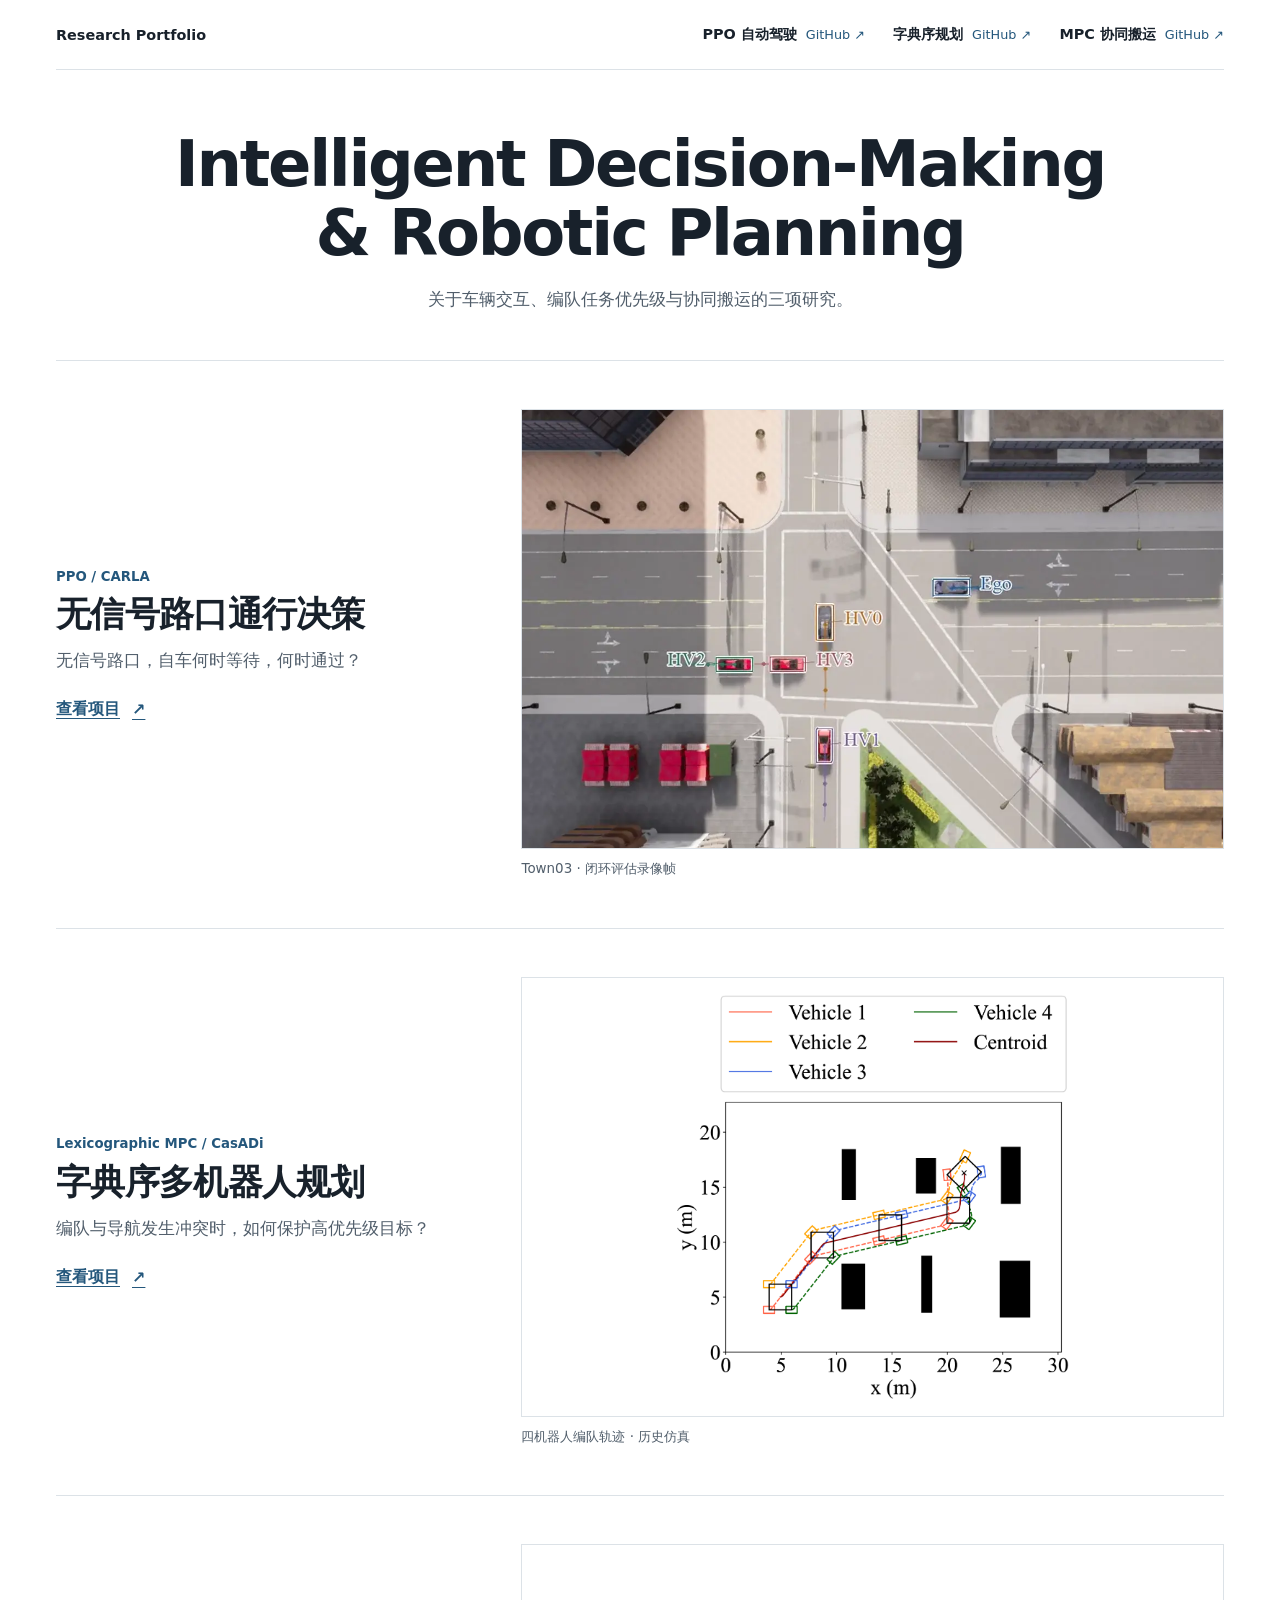
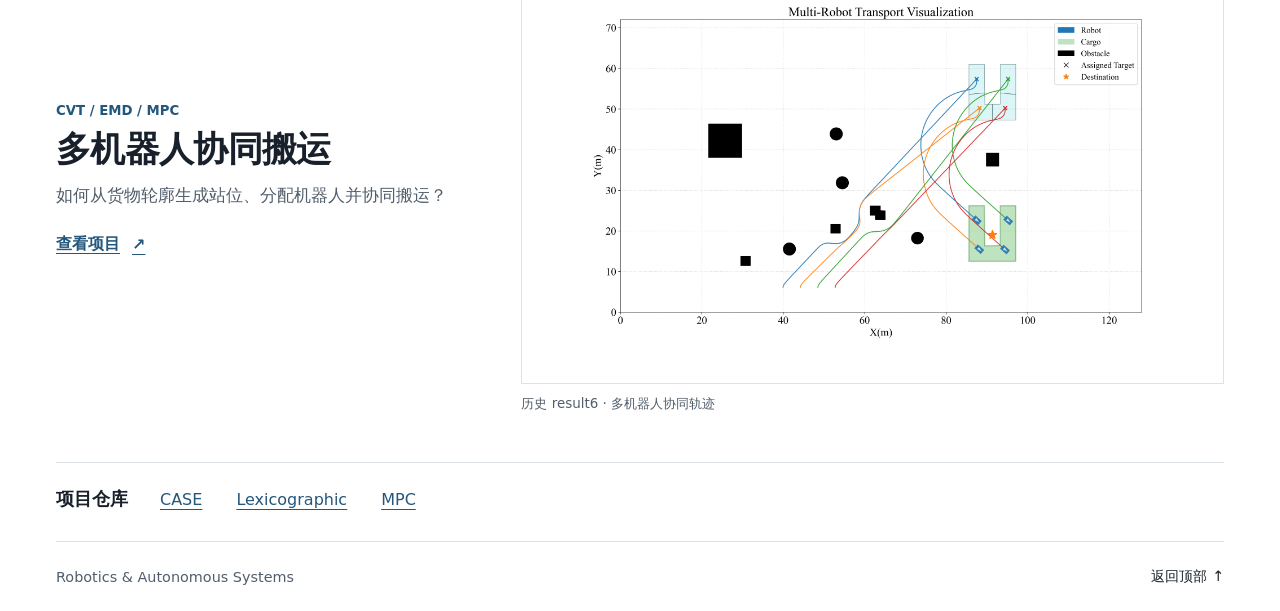
==== index.html @ a06f2780 "Prevent cached scripts from duplicating portfolio images" ====
<!doctype html>
<html lang="zh-CN"><head><meta charset="utf-8"><meta name="viewport" content="width=device-width, initial-scale=1">
<title>Research Portfolio | Robotics & Autonomous Systems</title><link rel="stylesheet" href="style.css?v=2"><script src="site.js?v=2" defer></script></head>
<body><a class="skip" href="#main">跳到正文</a>
<header class="shell mast"><a class="brand" href="index.html">Research Portfolio</a><nav class="project-nav" aria-label="项目与源码"><div><a href="ppo.html">PPO 自动驾驶</a><a href="https://github.com/5bobo/CASE" aria-label="PPO 自动驾驶 GitHub">GitHub ↗</a></div><div><a href="lex.html">字典序规划</a><a href="https://github.com/5bobo/Lexicographic" aria-label="字典序规划 GitHub">GitHub ↗</a></div><div><a href="mpc.html">MPC 协同搬运</a><a href="https://github.com/5bobo/MPC" aria-label="MPC 协同搬运 GitHub">GitHub ↗</a></div></nav></header><main class="shell" id="main"><section class="intro"><h1><span class="intro-line">Intelligent <span>Decision-Making</span></span><span class="intro-line">&amp; Robotic Planning</span></h1>
<p>关于车辆交互、编队任务优先级与协同搬运的三项研究。</p></section>
<section id="research" aria-label="Selected Research"><article class="entry">
<div class="entry-copy"><p class="method">PPO / CARLA</p><h2><a href="ppo.html">无信号路口通行决策</a></h2><p>无信号路口，自车何时等待，何时通过？</p>
<a class="project-link" href="ppo.html" aria-label="查看项目：无信号路口通行决策">查看项目 <span aria-hidden="true">↗</span></a></div>
<figure class="scene-preview"><a href="ppo.html" aria-label="查看项目：无信号路口通行决策"><img width="1280" height="886" src="assets/case/crossing.webp" alt="CARLA 路口中自车与周围车辆的位置" fetchpriority="high"></a><figcaption>Town03 · 闭环评估录像帧</figcaption></figure>
</article><article class="entry">
<div class="entry-copy"><p class="method">Lexicographic MPC / CasADi</p><h2><a href="lex.html">字典序多机器人规划</a></h2><p>编队与导航发生冲突时，如何保护高优先级目标？</p>
<a class="project-link" href="lex.html" aria-label="查看项目：字典序多机器人规划">查看项目 <span aria-hidden="true">↗</span></a></div>
<figure><a href="lex.html" aria-label="查看项目：字典序多机器人规划"><img width="4458" height="4592" src="assets/lex/static-trajectory.png" alt="四机器人编队通过障碍区域的历史轨迹"></a><figcaption>四机器人编队轨迹 · 历史仿真</figcaption></figure>
</article><article class="entry">
<div class="entry-copy"><p class="method">CVT / EMD / MPC</p><h2><a href="mpc.html">多机器人协同搬运</a></h2><p>如何从货物轮廓生成站位、分配机器人并协同搬运？</p>
<a class="project-link" href="mpc.html" aria-label="查看项目：多机器人协同搬运">查看项目 <span aria-hidden="true">↗</span></a></div>
<figure><a href="mpc.html" aria-label="查看项目：多机器人协同搬运"><img width="4800" height="2700" src="assets/mpc/transport-trajectory.png" alt="多机器人接近货物并搬运至目标区的路径"></a><figcaption>历史 result6 · 多机器人协同轨迹</figcaption></figure>
</article></section><section id="about" class="about"><h2>项目仓库</h2>
<nav aria-label="代码仓库"><a href="https://github.com/5bobo/CASE">CASE</a><a href="https://github.com/5bobo/Lexicographic">Lexicographic</a><a href="https://github.com/5bobo/MPC">MPC</a></nav></section></main>
<footer class="shell mast"><span>Robotics &amp; Autonomous Systems</span><a href="#main">返回顶部 ↑</a></footer>
<dialog aria-label="科研图放大查看"><form method="dialog"><button>关闭图像 ×</button></form><img alt=""><p></p></dialog>
</body></html>
---- style.css ----
:root {
  color-scheme: light;
  --paper:#fff;
  --ink:#18212b;
  --secondary:#515e6b;
  --link:#24577c;
  --rule:#dce2e7;
  --field:#f3f6f8;
  font-family:"Instrument Sans","Noto Sans SC","Noto Sans CJK SC",system-ui,sans-serif;
  color:var(--ink);
  background:var(--paper);
}
* {box-sizing:border-box}
body,h1,h2,p,figure {margin:0}
a {color:var(--link);text-underline-offset:.24em}
a:hover {text-decoration-thickness:2px}
:focus-visible {outline:2px solid var(--link);outline-offset:4px}
[id] {scroll-margin-top:24px}
.shell {width:min(1200px,calc(100% - 112px));margin-inline:auto}
.mast {min-height:70px;display:flex;align-items:center;justify-content:space-between;gap:14px;border-bottom:1px solid var(--rule);font-size:.9rem}
.mast a {color:var(--ink);text-decoration:none}
.mast a:hover {text-decoration:underline}
.brand {font-weight:700}
nav {display:flex;flex-wrap:wrap;gap:clamp(12px,3vw,34px)}
p {font-size:1.0625rem;line-height:1.78;color:var(--secondary)}
h1,h2 {font-weight:650;line-height:1.08;letter-spacing:-.039em;text-wrap:balance}
.intro {
  padding:clamp(32px,5vw,60px) 0 clamp(28px,4vw,46px);
  text-align:center;
}
.intro h1 {
  font-size:clamp(2.15rem,5vw,4.25rem);
  letter-spacing:-.036em;
}
.intro-line {display:block}
.intro-line > span {white-space:nowrap}
.intro p {margin:16px auto 0;max-width:34rem;text-wrap:balance}
.entry {
  display:grid;
  grid-template-columns:minmax(0,4fr) minmax(0,7fr);
  align-items:center;
  gap:clamp(25px,5vw,72px);
  padding:clamp(26px,4vw,48px) 0;
  border-top:1px solid var(--rule);
}
.entry h2 {font-size:clamp(1.5rem,2.7vw,2.25rem);margin:8px 0 12px;letter-spacing:-.02em;text-wrap:initial}
.entry h2 a {color:inherit;text-decoration:none}
.entry h2 a:hover {color:var(--link)}
.method {font-size:.83rem;font-weight:650;color:var(--link)}
.project-link {display:inline-flex;gap:12px;margin-top:19px;min-height:30px;align-items:center;font-weight:650}
img,video {display:block;width:100%;height:auto}
.entry figure a {display:block;border:1px solid var(--rule)}
.entry figure img {aspect-ratio:16/10;object-fit:contain;padding:12px}
.entry .scene-preview img {object-fit:cover;padding:0}
figcaption {margin-top:9px;color:var(--secondary);font-size:.84rem;line-height:1.6}
.about {display:flex;flex-wrap:wrap;align-items:baseline;gap:16px 32px;border-top:1px solid var(--rule);padding:26px 0 32px}
.about h2 {font-size:1.125rem;letter-spacing:0}
footer.mast {border-bottom:0;border-top:1px solid var(--rule);color:var(--secondary)}
.back,.skip {font-size:.9rem}
.back {display:inline-block;margin:30px 0}
.skip {position:absolute;top:-200px;left:12px;background:white;padding:10px}
.skip:focus {top:8px}
.study {padding-bottom:48px}
.study header {max-width:59rem;margin-bottom:26px}
.study h1 {font-size:clamp(2.4rem,5.6vw,4.9rem);text-wrap:initial;margin:8px 0 18px}
.study header p:not(.method) {max-width:43rem}
.study header a {display:inline-block;margin-top:12px}
.chapter,.related {padding:14px 0;border-block:1px solid var(--rule);font-weight:650}
.study > h2,.study > p {width:min(100%,700px);margin-inline:auto}
.study > h2 {font-size:clamp(1.55rem,2.8vw,2.25rem);margin-top:52px;margin-bottom:12px}
.study > figure,.pair {width:min(100%,1060px);margin:22px auto 0}
.study figure + p,.study .pair + p {margin-top:20px}
.study figure a {display:block;border:1px solid var(--rule)}
.study figure img {object-fit:contain;max-height:570px}
.pair {display:grid;grid-template-columns:repeat(2,minmax(0,1fr));gap:22px}
.pair figure img {aspect-ratio:1.65}
video {aspect-ratio:16/9;object-fit:contain;background:#1e242a}
.related {border-bottom:0;margin-bottom:30px}
dialog {width:min(1120px,calc(100% - 24px));max-height:94dvh;padding:16px;border:1px solid var(--rule)}
dialog::backdrop {background:#16202bdb}
dialog form {display:flex;justify-content:end;margin-bottom:10px}
dialog button {font:inherit;padding:8px 14px;background:var(--paper);color:var(--ink);border:1px solid var(--rule);cursor:pointer}
dialog img {object-fit:contain;max-height:74dvh}
dialog p {font-size:.9rem;margin-top:8px}
@media(max-width:900px) {.shell{width:calc(100% - 64px)}.entry{gap:26px}}
@media(max-width:650px) {
  .shell{width:calc(100% - 36px)}
  .mast{min-height:59px;font-size:.81rem}
  .intro h1{font-size:clamp(1.75rem,7.6vw,2.75rem);line-height:1.12}
  .intro p{margin-top:15px}
  .entry,.pair{grid-template-columns:1fr;gap:16px}
  .entry{padding:24px 0}
  .entry h2{margin:5px 0 8px}
  .project-link{margin-top:8px}
  .study h1{font-size:clamp(2rem,8.3vw,2.9rem)}
  .study > h2{margin-top:36px}
  footer.mast{flex-wrap:wrap;padding:13px 0}
}

.project-nav {gap:8px clamp(16px,2.2vw,32px)}
.project-nav div {display:flex;flex-wrap:wrap;align-items:baseline;gap:4px 9px}
.project-nav div a:first-child {font-weight:650}
.project-nav div a:last-child {color:var(--link);font-size:.8rem}
.notes {width:min(100%,700px);margin:12px auto 20px;padding-inline-start:1.3em;color:var(--secondary);font-size:1.02rem;line-height:1.7}
.notes li + li {margin-top:.35em}
.study .pair figure img {aspect-ratio:auto;max-height:480px}
.study > figure + .pair {margin-top:24px}
@media(max-width:820px) {
  header.mast {display:grid;justify-content:start;padding:13px 0}
}

/* Align project narration and evidence on one reading edge. */
.study {max-width:1060px;margin-inline:auto}
.study h1 {font-size:clamp(2rem,4.8vw,4rem);letter-spacing:-.025em}
.study > h2,.study > p,.study .notes {margin-inline:0}
.study > h2 {margin-top:42px}
.study header {margin-bottom:20px}
.study .pair {align-items:start}
.talk-track {display:grid;grid-template-columns:repeat(3,minmax(0,1fr));gap:24px;margin:0 0 24px;padding:18px 0;border-top:1px solid var(--rule)}
.talk-track dt {font-size:.85rem;color:var(--link);font-weight:700;margin-bottom:5px}
.talk-track dd {margin:0;color:var(--secondary);line-height:1.6}
.study .replay {max-width:820px;margin-left:0}
.replay video {aspect-ratio:auto;max-height:65vh}
.study .ablation {max-width:760px;margin-left:0}
.ablation-legend,.bar-chart {list-style:none;padding:0}
.ablation-legend {display:flex;gap:16px;font-size:.85rem}
.ablation-legend li::before {content:"";display:inline-block;width:10px;height:10px;margin-right:5px;background:#285e82}
.ablation-legend li:nth-child(2)::before,.bar-track i:nth-child(2) {background:#b95a3d}
.ablation-legend li:nth-child(3)::before,.bar-track i:nth-child(3) {background:#858f9a}
.bar-chart li {display:grid;grid-template-columns:8rem minmax(0,1fr) 3.1rem;gap:12px;align-items:center;padding:8px 0;border-bottom:1px solid var(--rule);font-size:.88rem}
.bar-chart strong {text-align:right;font-variant-numeric:tabular-nums}
.bar-track {display:flex;height:14px}
.bar-track i {background:#285e82}
.visually-hidden {position:absolute;width:1px;height:1px;overflow:hidden;clip-path:inset(50%)}
.study .experiment-note {font-size:.88rem}
@media(max-width:650px) {
  .talk-track {grid-template-columns:1fr;gap:12px}
  .study > h2 {margin-top:32px}
  .bar-chart li {grid-template-columns:6.2rem minmax(0,1fr) 2.6rem;gap:8px;font-size:.8rem}
}
.back,.related {width:min(100%,1060px);margin-inline:auto}
.back {display:block}

/* Match image boxes and caption baselines within each group. */
.study .pair figure[data-zoom-image] > a,
.stage-sequence figure > a {
  position:relative;
  aspect-ratio:4/3;
}
.study .pair figure[data-zoom-image] img,
.stage-sequence figure img {
  position:absolute;
  inset:0;
  width:100%;
  height:100%;
  max-height:none;
  object-fit:contain;
  padding:clamp(5px,1vw,12px);
}
#mpc .pair figure[data-zoom-image] > a {aspect-ratio:16/10}
.study > h3 {
  margin:26px 0 6px;
  font-size:clamp(1.15rem,2vw,1.4rem);
  line-height:1.3;
}
.study .sequence-note {font-size:.94rem}
.stage-sequence {
  display:grid;
  grid-template-columns:repeat(3,minmax(0,1fr));
  gap:16px;
  margin:14px 0 0;
  padding:0;
  list-style:none;
}
.stage-sequence figure > a {aspect-ratio:1}
@media(max-width:650px) {
  .stage-sequence {grid-template-columns:1fr}
}
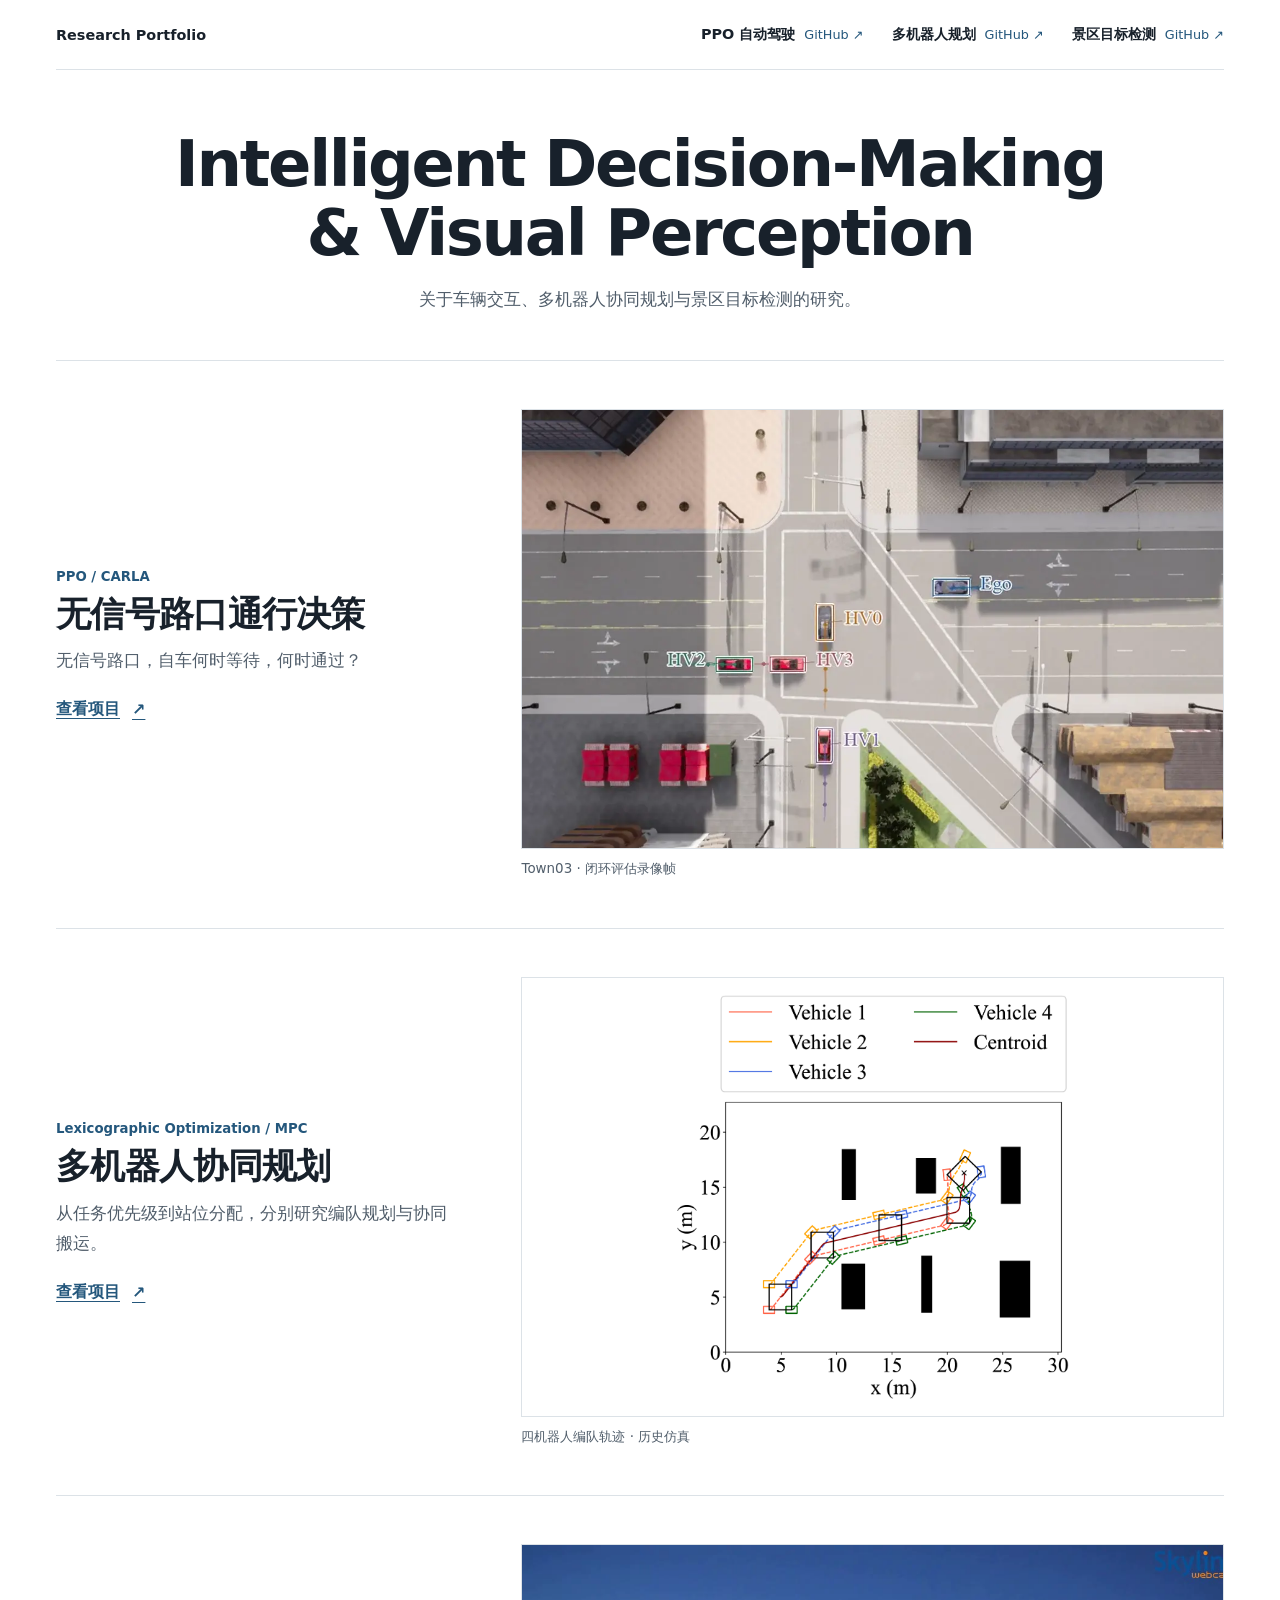
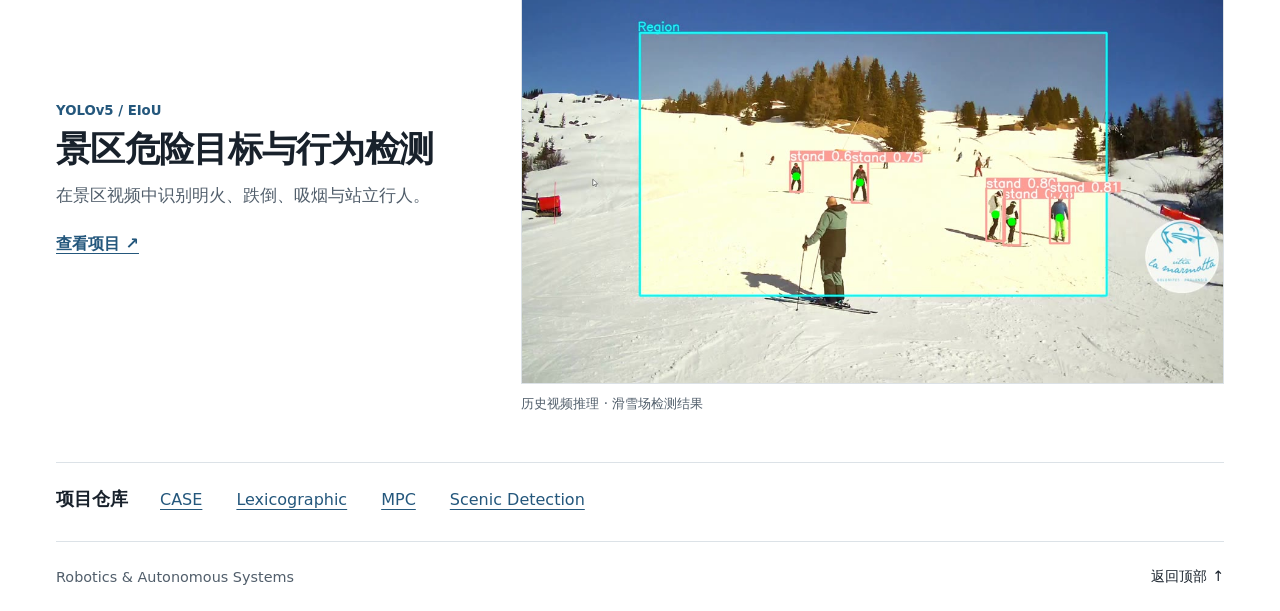
==== commit 29582928: "Group multi-robot research and add scenic object detection project" ====
--- a/index.html
+++ b/index.html
@@ -1,23 +1,22 @@
 <!doctype html>
 <html lang="zh-CN"><head><meta charset="utf-8"><meta name="viewport" content="width=device-width, initial-scale=1">
-<title>Research Portfolio | Robotics & Autonomous Systems</title><link rel="stylesheet" href="style.css?v=2"><script src="site.js?v=2" defer></script></head>
+<title>Research Portfolio | Robotics & Autonomous Systems</title><link rel="stylesheet" href="style.css?v=3"><script src="site.js?v=3" defer></script></head>
 <body><a class="skip" href="#main">跳到正文</a>
-<header class="shell mast"><a class="brand" href="index.html">Research Portfolio</a><nav class="project-nav" aria-label="项目与源码"><div><a href="ppo.html">PPO 自动驾驶</a><a href="https://github.com/5bobo/CASE" aria-label="PPO 自动驾驶 GitHub">GitHub ↗</a></div><div><a href="lex.html">字典序规划</a><a href="https://github.com/5bobo/Lexicographic" aria-label="字典序规划 GitHub">GitHub ↗</a></div><div><a href="mpc.html">MPC 协同搬运</a><a href="https://github.com/5bobo/MPC" aria-label="MPC 协同搬运 GitHub">GitHub ↗</a></div></nav></header><main class="shell" id="main"><section class="intro"><h1><span class="intro-line">Intelligent <span>Decision-Making</span></span><span class="intro-line">&amp; Robotic Planning</span></h1>
-<p>关于车辆交互、编队任务优先级与协同搬运的三项研究。</p></section>
+<header class="shell mast"><a class="brand" href="index.html">Research Portfolio</a><nav class="project-nav" aria-label="项目与源码">
+<div><a href="ppo.html">PPO 自动驾驶</a><a href="https://github.com/5bobo/CASE">GitHub ↗</a></div>
+<div><a href="robotics.html">多机器人规划</a><a href="robotics.html#repositories">GitHub ↗</a></div>
+<div><a href="detection.html">景区目标检测</a><a href="https://github.com/5bobo/Scenic-danger-zone-recognition">GitHub ↗</a></div></nav></header><main class="shell" id="main"><section class="intro"><h1><span class="intro-line">Intelligent <span>Decision-Making</span></span><span class="intro-line">&amp; Visual Perception</span></h1>
+<p>关于车辆交互、多机器人协同规划与景区目标检测的研究。</p></section>
 <section id="research" aria-label="Selected Research"><article class="entry">
 <div class="entry-copy"><p class="method">PPO / CARLA</p><h2><a href="ppo.html">无信号路口通行决策</a></h2><p>无信号路口，自车何时等待，何时通过？</p>
 <a class="project-link" href="ppo.html" aria-label="查看项目：无信号路口通行决策">查看项目 <span aria-hidden="true">↗</span></a></div>
 <figure class="scene-preview"><a href="ppo.html" aria-label="查看项目：无信号路口通行决策"><img width="1280" height="886" src="assets/case/crossing.webp" alt="CARLA 路口中自车与周围车辆的位置" fetchpriority="high"></a><figcaption>Town03 · 闭环评估录像帧</figcaption></figure>
 </article><article class="entry">
-<div class="entry-copy"><p class="method">Lexicographic MPC / CasADi</p><h2><a href="lex.html">字典序多机器人规划</a></h2><p>编队与导航发生冲突时，如何保护高优先级目标？</p>
-<a class="project-link" href="lex.html" aria-label="查看项目：字典序多机器人规划">查看项目 <span aria-hidden="true">↗</span></a></div>
-<figure><a href="lex.html" aria-label="查看项目：字典序多机器人规划"><img width="4458" height="4592" src="assets/lex/static-trajectory.png" alt="四机器人编队通过障碍区域的历史轨迹"></a><figcaption>四机器人编队轨迹 · 历史仿真</figcaption></figure>
-</article><article class="entry">
-<div class="entry-copy"><p class="method">CVT / EMD / MPC</p><h2><a href="mpc.html">多机器人协同搬运</a></h2><p>如何从货物轮廓生成站位、分配机器人并协同搬运？</p>
-<a class="project-link" href="mpc.html" aria-label="查看项目：多机器人协同搬运">查看项目 <span aria-hidden="true">↗</span></a></div>
-<figure><a href="mpc.html" aria-label="查看项目：多机器人协同搬运"><img width="4800" height="2700" src="assets/mpc/transport-trajectory.png" alt="多机器人接近货物并搬运至目标区的路径"></a><figcaption>历史 result6 · 多机器人协同轨迹</figcaption></figure>
-</article></section><section id="about" class="about"><h2>项目仓库</h2>
-<nav aria-label="代码仓库"><a href="https://github.com/5bobo/CASE">CASE</a><a href="https://github.com/5bobo/Lexicographic">Lexicographic</a><a href="https://github.com/5bobo/MPC">MPC</a></nav></section></main>
+<div class="entry-copy"><p class="method">Lexicographic Optimization / MPC</p><h2><a href="robotics.html">多机器人协同规划</a></h2><p>从任务优先级到站位分配，分别研究编队规划与协同搬运。</p>
+<a class="project-link" href="robotics.html" aria-label="查看项目：多机器人协同规划">查看项目 <span aria-hidden="true">↗</span></a></div>
+<figure><a href="robotics.html" aria-label="查看项目：多机器人协同规划"><img width="4458" height="4592" src="assets/lex/static-trajectory.png" alt="四机器人编队通过障碍区域的历史轨迹"></a><figcaption>四机器人编队轨迹 · 历史仿真</figcaption></figure>
+</article><article class="entry"><div class="entry-copy"><p class="method">YOLOv5 / EIoU</p><h2><a href="detection.html">景区危险目标与行为检测</a></h2><p>在景区视频中识别明火、跌倒、吸烟与站立行人。</p><a class="project-link" href="detection.html">查看项目 ↗</a></div><figure class="scene-preview"><a href="detection.html"><img src="assets/detection/skyline.jpg" width="1280" height="720" alt="滑雪场画面中的行人检测框和危险区域"></a><figcaption>历史视频推理 · 滑雪场检测结果</figcaption></figure></article></section><section id="about" class="about"><h2>项目仓库</h2>
+<nav aria-label="代码仓库"><a href="https://github.com/5bobo/CASE">CASE</a><a href="https://github.com/5bobo/Lexicographic">Lexicographic</a><a href="https://github.com/5bobo/MPC">MPC</a><a href="https://github.com/5bobo/Scenic-danger-zone-recognition">Scenic Detection</a></nav></section></main>
 <footer class="shell mast"><span>Robotics &amp; Autonomous Systems</span><a href="#main">返回顶部 ↑</a></footer>
 <dialog aria-label="科研图放大查看"><form method="dialog"><button>关闭图像 ×</button></form><img alt=""><p></p></dialog>
 </body></html>
--- a/style.css
+++ b/style.css
@@ -176,3 +176,19 @@
 @media(max-width:650px) {
   .stage-sequence {grid-template-columns:1fr}
 }
+
+.collection-intro {max-width:1060px;margin:0 auto 42px}
+.collection-intro h1 {font-size:clamp(2rem,4.8vw,4rem);letter-spacing:-.025em;margin-bottom:18px}
+.collection-intro .chapter {margin-top:24px}
+.collection-intro ~ .study {padding-top:28px;border-top:1px solid var(--rule)}
+.work-title {font-size:clamp(1.8rem,3.8vw,3rem);margin:10px 0 18px}
+.study > h3 {font-size:clamp(1.5rem,2.8vw,2rem);margin-top:36px}
+.table-scroll {overflow-x:auto;margin-top:20px}
+table {width:100%;border-collapse:collapse;text-align:left;font-size:.95rem}
+caption {text-align:left;margin-bottom:10px;color:var(--secondary)}
+th,td {padding:12px;border-bottom:1px solid var(--rule)}
+thead {background:var(--field)}
+td {font-variant-numeric:tabular-nums}
+#detection .pair:has(video) > figure {display:flex;flex-direction:column}
+#detection .pair:has(video) video {aspect-ratio:16/9}
+#detection .pair:has(video) figure[data-zoom-image] > a {aspect-ratio:16/9}
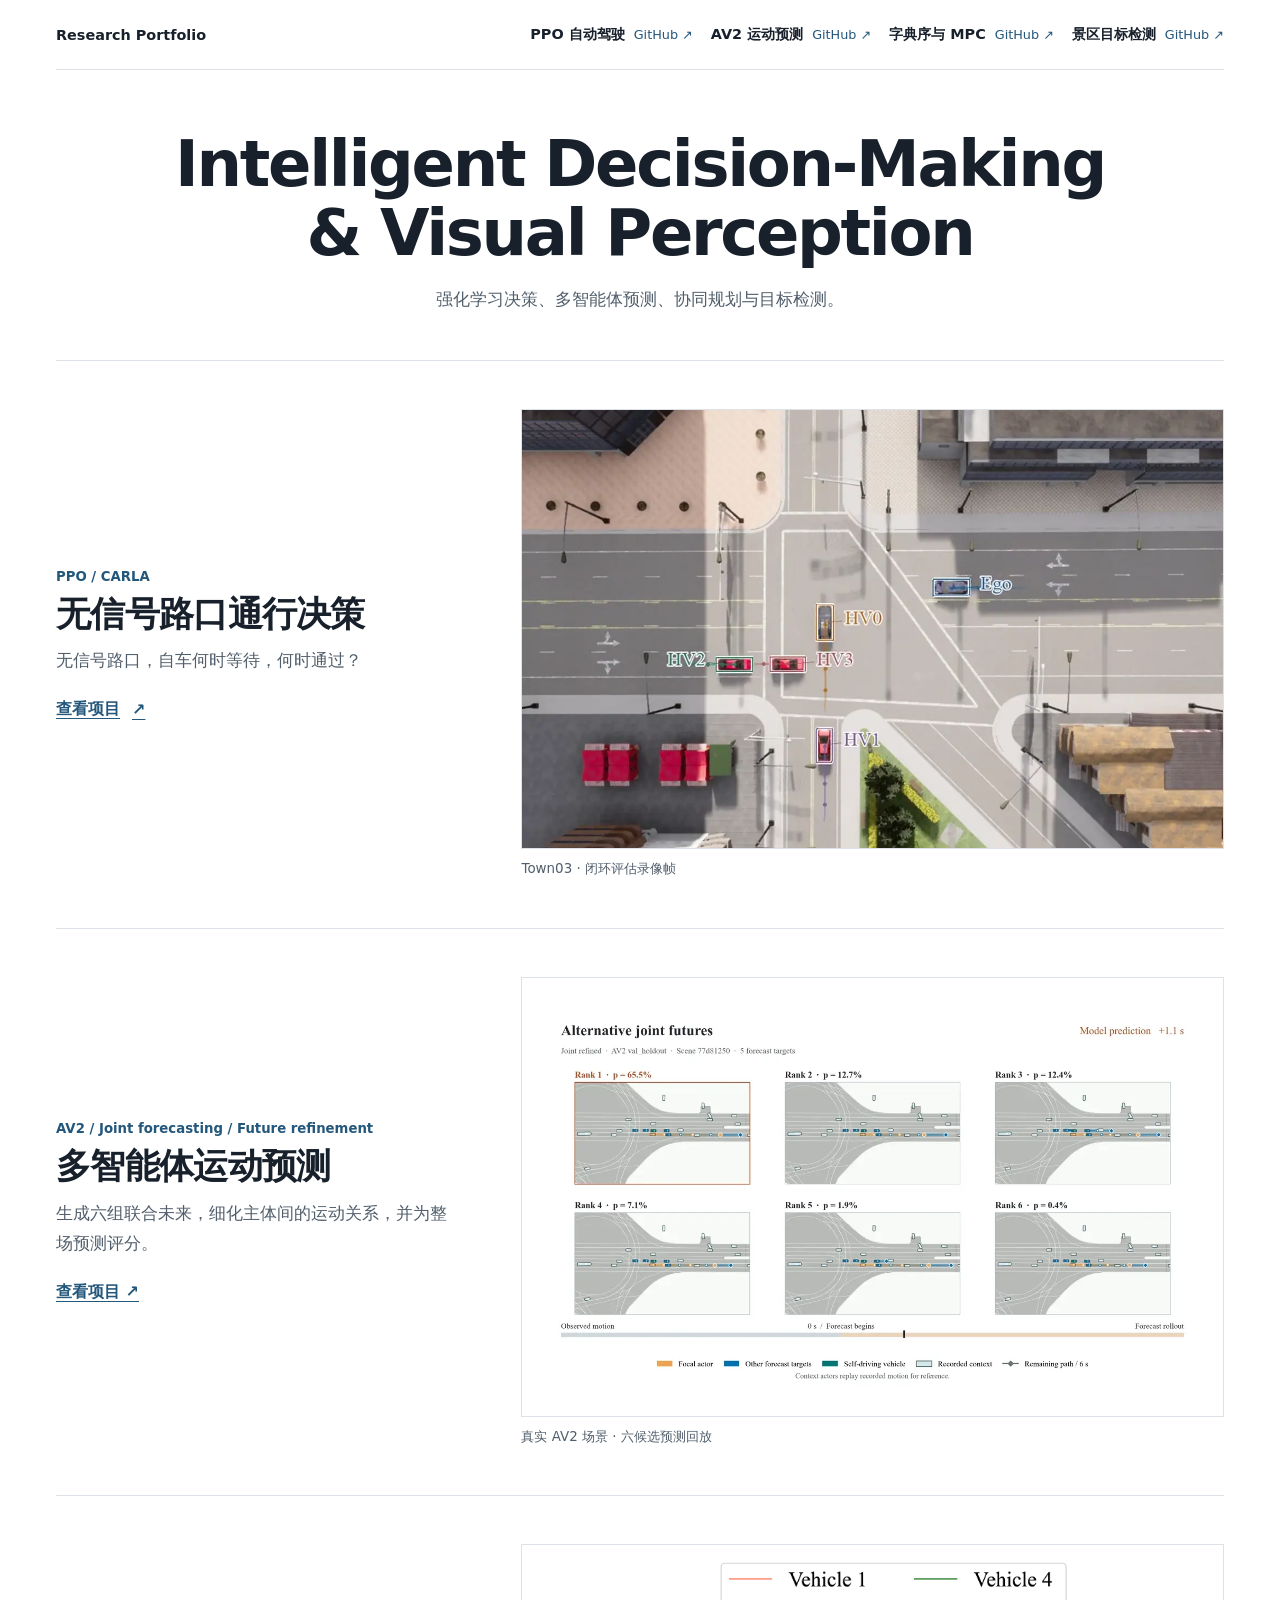
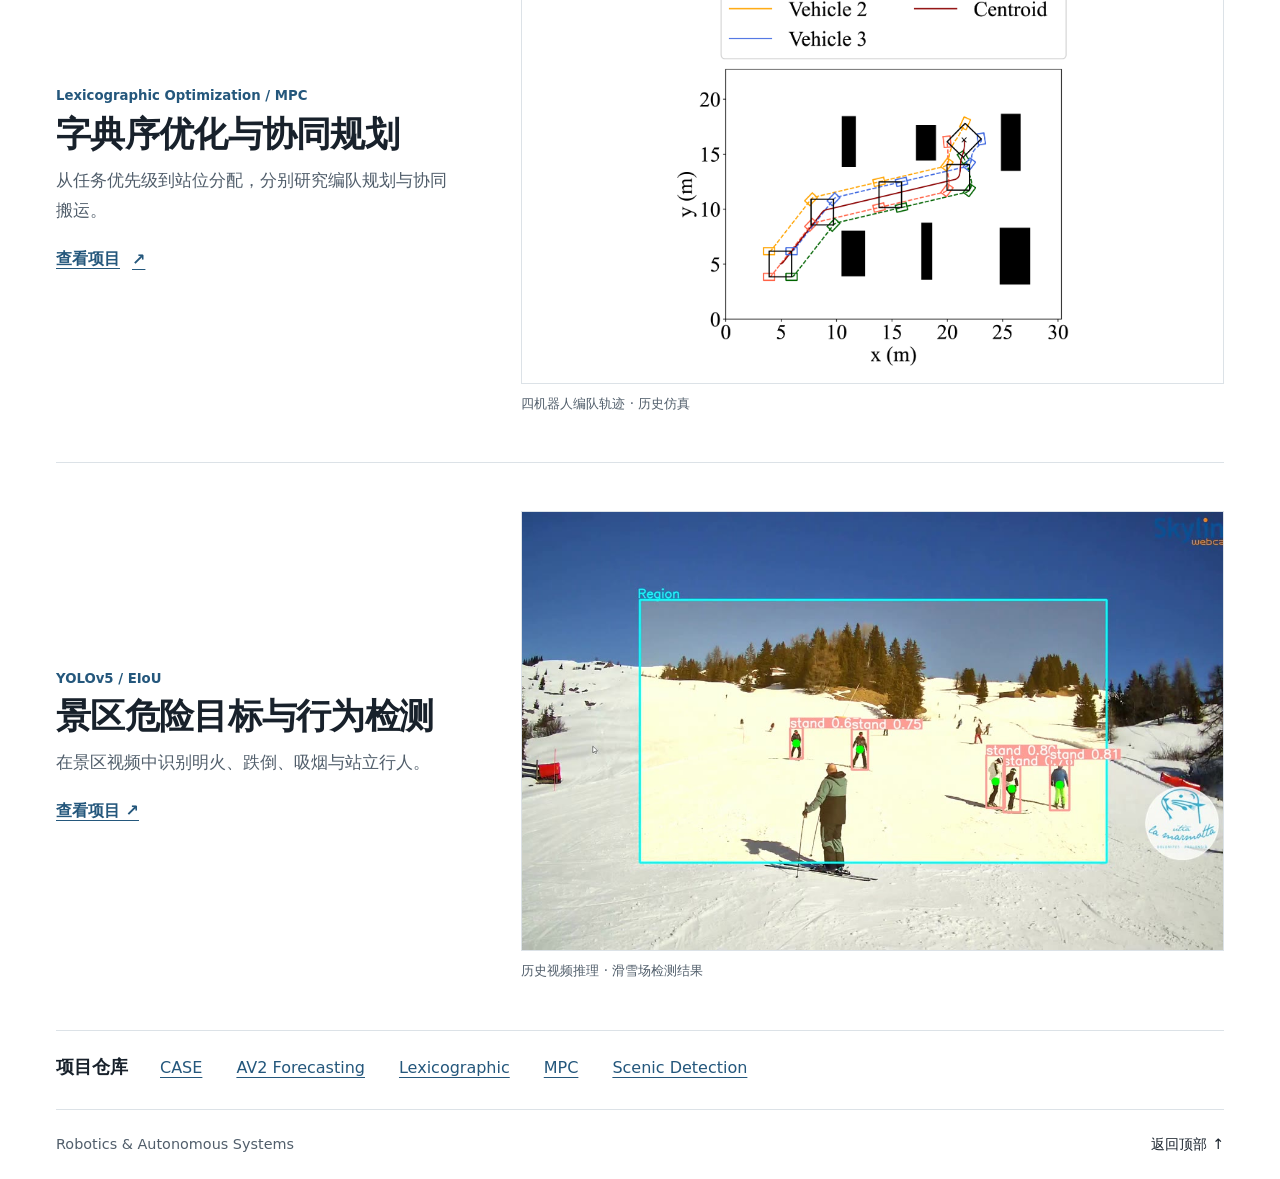
==== commit b36cdd46: "Publish AV2 forecasting showcase and consistent responsive typography" ====
--- a/index.html
+++ b/index.html
@@ -1,22 +1,23 @@
 <!doctype html>
 <html lang="zh-CN"><head><meta charset="utf-8"><meta name="viewport" content="width=device-width, initial-scale=1">
-<title>Research Portfolio | Robotics & Autonomous Systems</title><link rel="stylesheet" href="style.css?v=3"><script src="site.js?v=3" defer></script></head>
+<title>Research Portfolio | Robotics & Autonomous Systems</title><link rel="stylesheet" href="style.css?v=5"><script src="site.js?v=5" defer></script></head>
 <body><a class="skip" href="#main">跳到正文</a>
 <header class="shell mast"><a class="brand" href="index.html">Research Portfolio</a><nav class="project-nav" aria-label="项目与源码">
 <div><a href="ppo.html">PPO 自动驾驶</a><a href="https://github.com/5bobo/CASE">GitHub ↗</a></div>
-<div><a href="robotics.html">多机器人规划</a><a href="robotics.html#repositories">GitHub ↗</a></div>
+<div><a href="av2.html">AV2 运动预测</a><a href="https://github.com/5bobo/World-Model-AV2">GitHub ↗</a></div>
+<div><a href="robotics.html">字典序与 MPC</a><a href="robotics.html#repositories">GitHub ↗</a></div>
 <div><a href="detection.html">景区目标检测</a><a href="https://github.com/5bobo/Scenic-danger-zone-recognition">GitHub ↗</a></div></nav></header><main class="shell" id="main"><section class="intro"><h1><span class="intro-line">Intelligent <span>Decision-Making</span></span><span class="intro-line">&amp; Visual Perception</span></h1>
-<p>关于车辆交互、多机器人协同规划与景区目标检测的研究。</p></section>
+<p>强化学习决策、多智能体预测、协同规划与目标检测。</p></section>
 <section id="research" aria-label="Selected Research"><article class="entry">
 <div class="entry-copy"><p class="method">PPO / CARLA</p><h2><a href="ppo.html">无信号路口通行决策</a></h2><p>无信号路口，自车何时等待，何时通过？</p>
 <a class="project-link" href="ppo.html" aria-label="查看项目：无信号路口通行决策">查看项目 <span aria-hidden="true">↗</span></a></div>
 <figure class="scene-preview"><a href="ppo.html" aria-label="查看项目：无信号路口通行决策"><img width="1280" height="886" src="assets/case/crossing.webp" alt="CARLA 路口中自车与周围车辆的位置" fetchpriority="high"></a><figcaption>Town03 · 闭环评估录像帧</figcaption></figure>
-</article><article class="entry">
-<div class="entry-copy"><p class="method">Lexicographic Optimization / MPC</p><h2><a href="robotics.html">多机器人协同规划</a></h2><p>从任务优先级到站位分配，分别研究编队规划与协同搬运。</p>
+</article><article class="entry"><div class="entry-copy"><p class="method">AV2 / Joint forecasting / Future refinement</p><h2><a href="av2.html">多智能体运动预测</a></h2><p>生成六组联合未来，细化主体间的运动关系，并为整场预测评分。</p><a class="project-link" href="av2.html">查看项目 ↗</a></div><figure><a href="av2.html"><img width="1280" height="720" src="assets/av2/six-futures.webp" alt="AV2 同一路口的六组联合未来及概率"></a><figcaption>真实 AV2 场景 · 六候选预测回放</figcaption></figure></article><article class="entry">
+<div class="entry-copy"><p class="method">Lexicographic Optimization / MPC</p><h2><a href="robotics.html">字典序优化与协同规划</a></h2><p>从任务优先级到站位分配，分别研究编队规划与协同搬运。</p>
 <a class="project-link" href="robotics.html" aria-label="查看项目：多机器人协同规划">查看项目 <span aria-hidden="true">↗</span></a></div>
 <figure><a href="robotics.html" aria-label="查看项目：多机器人协同规划"><img width="4458" height="4592" src="assets/lex/static-trajectory.png" alt="四机器人编队通过障碍区域的历史轨迹"></a><figcaption>四机器人编队轨迹 · 历史仿真</figcaption></figure>
 </article><article class="entry"><div class="entry-copy"><p class="method">YOLOv5 / EIoU</p><h2><a href="detection.html">景区危险目标与行为检测</a></h2><p>在景区视频中识别明火、跌倒、吸烟与站立行人。</p><a class="project-link" href="detection.html">查看项目 ↗</a></div><figure class="scene-preview"><a href="detection.html"><img src="assets/detection/skyline.jpg" width="1280" height="720" alt="滑雪场画面中的行人检测框和危险区域"></a><figcaption>历史视频推理 · 滑雪场检测结果</figcaption></figure></article></section><section id="about" class="about"><h2>项目仓库</h2>
-<nav aria-label="代码仓库"><a href="https://github.com/5bobo/CASE">CASE</a><a href="https://github.com/5bobo/Lexicographic">Lexicographic</a><a href="https://github.com/5bobo/MPC">MPC</a><a href="https://github.com/5bobo/Scenic-danger-zone-recognition">Scenic Detection</a></nav></section></main>
+<nav aria-label="代码仓库"><a href="https://github.com/5bobo/CASE">CASE</a><a href="https://github.com/5bobo/World-Model-AV2">AV2 Forecasting</a><a href="https://github.com/5bobo/Lexicographic">Lexicographic</a><a href="https://github.com/5bobo/MPC">MPC</a><a href="https://github.com/5bobo/Scenic-danger-zone-recognition">Scenic Detection</a></nav></section></main>
 <footer class="shell mast"><span>Robotics &amp; Autonomous Systems</span><a href="#main">返回顶部 ↑</a></footer>
 <dialog aria-label="科研图放大查看"><form method="dialog"><button>关闭图像 ×</button></form><img alt=""><p></p></dialog>
 </body></html>
--- a/style.css
+++ b/style.css
@@ -34,7 +34,7 @@
 }
 .intro-line {display:block}
 .intro-line > span {white-space:nowrap}
-.intro p {margin:16px auto 0;max-width:34rem;text-wrap:balance}
+.intro p {margin:16px auto 0;text-wrap:wrap}
 .entry {
   display:grid;
   grid-template-columns:minmax(0,4fr) minmax(0,7fr);
@@ -61,12 +61,12 @@
 .skip {position:absolute;top:-200px;left:12px;background:white;padding:10px}
 .skip:focus {top:8px}
 .study {padding-bottom:48px}
-.study header {max-width:59rem;margin-bottom:26px}
+.study header {margin-bottom:26px}
 .study h1 {font-size:clamp(2.4rem,5.6vw,4.9rem);text-wrap:initial;margin:8px 0 18px}
-.study header p:not(.method) {max-width:43rem}
+.study header p:not(.method) {max-width:none}
 .study header a {display:inline-block;margin-top:12px}
 .chapter,.related {padding:14px 0;border-block:1px solid var(--rule);font-weight:650}
-.study > h2,.study > p {width:min(100%,700px);margin-inline:auto}
+.study > h2,.study > p {width:100%;margin-inline:auto}
 .study > h2 {font-size:clamp(1.55rem,2.8vw,2.25rem);margin-top:52px;margin-bottom:12px}
 .study > figure,.pair {width:min(100%,1060px);margin:22px auto 0}
 .study figure + p,.study .pair + p {margin-top:20px}
@@ -101,7 +101,7 @@
 .project-nav div {display:flex;flex-wrap:wrap;align-items:baseline;gap:4px 9px}
 .project-nav div a:first-child {font-weight:650}
 .project-nav div a:last-child {color:var(--link);font-size:.8rem}
-.notes {width:min(100%,700px);margin:12px auto 20px;padding-inline-start:1.3em;color:var(--secondary);font-size:1.02rem;line-height:1.7}
+.notes {width:100%;margin:12px auto 20px;padding-inline-start:1.3em;color:var(--secondary);font-size:1.02rem;line-height:1.7}
 .notes li + li {margin-top:.35em}
 .study .pair figure img {aspect-ratio:auto;max-height:480px}
 .study > figure + .pair {margin-top:24px}
@@ -192,3 +192,36 @@
 #detection .pair:has(video) > figure {display:flex;flex-direction:column}
 #detection .pair:has(video) video {aspect-ratio:16/9}
 #detection .pair:has(video) figure[data-zoom-image] > a {aspect-ratio:16/9}
+
+.project-nav {gap:8px 18px}
+#av2 > figure:has(video) {max-width:1060px}
+#av2 > figure[data-zoom-image="av2/framework.png"] img {max-height:none}
+@media(max-width:1100px) {header.mast {display:grid;justify-content:start;padding:13px 0}}
+
+/* Keep the AV2 narrative and its evidence on a consistent left edge. */
+#av2 > h2,
+#av2 > h3,
+#av2 > p,
+#av2 > figure,
+#av2 > .notes,
+#av2 > .table-scroll {
+  width:100%;
+  max-width:960px;
+  margin-inline:0;
+}
+#av2 > h2 {margin-top:48px}
+#av2 > h3 {font-size:clamp(1.15rem,2vw,1.45rem);margin-top:32px}
+#av2 > figure img {height:auto;max-height:none}
+#av2 > .forecast-video {margin-top:16px}
+#av2 .forecast-video video {height:auto;aspect-ratio:16/9;background:#f5f7f7}
+#av2 .media-reading {font-size:.96rem;margin-top:12px}
+#av2 > figure:has(video) {max-width:960px}
+#av2 .table-scroll {margin-top:20px}
+#av2 table {min-width:620px}
+#av2 caption {font-size:.88rem;line-height:1.6}
+#av2 .talk-track {gap:20px}
+@media(max-width:650px) {
+  #av2 > h2 {margin-top:34px}
+  #av2 > h3 {margin-top:26px}
+  #av2 .forecast-video figcaption {font-size:.8rem}
+}
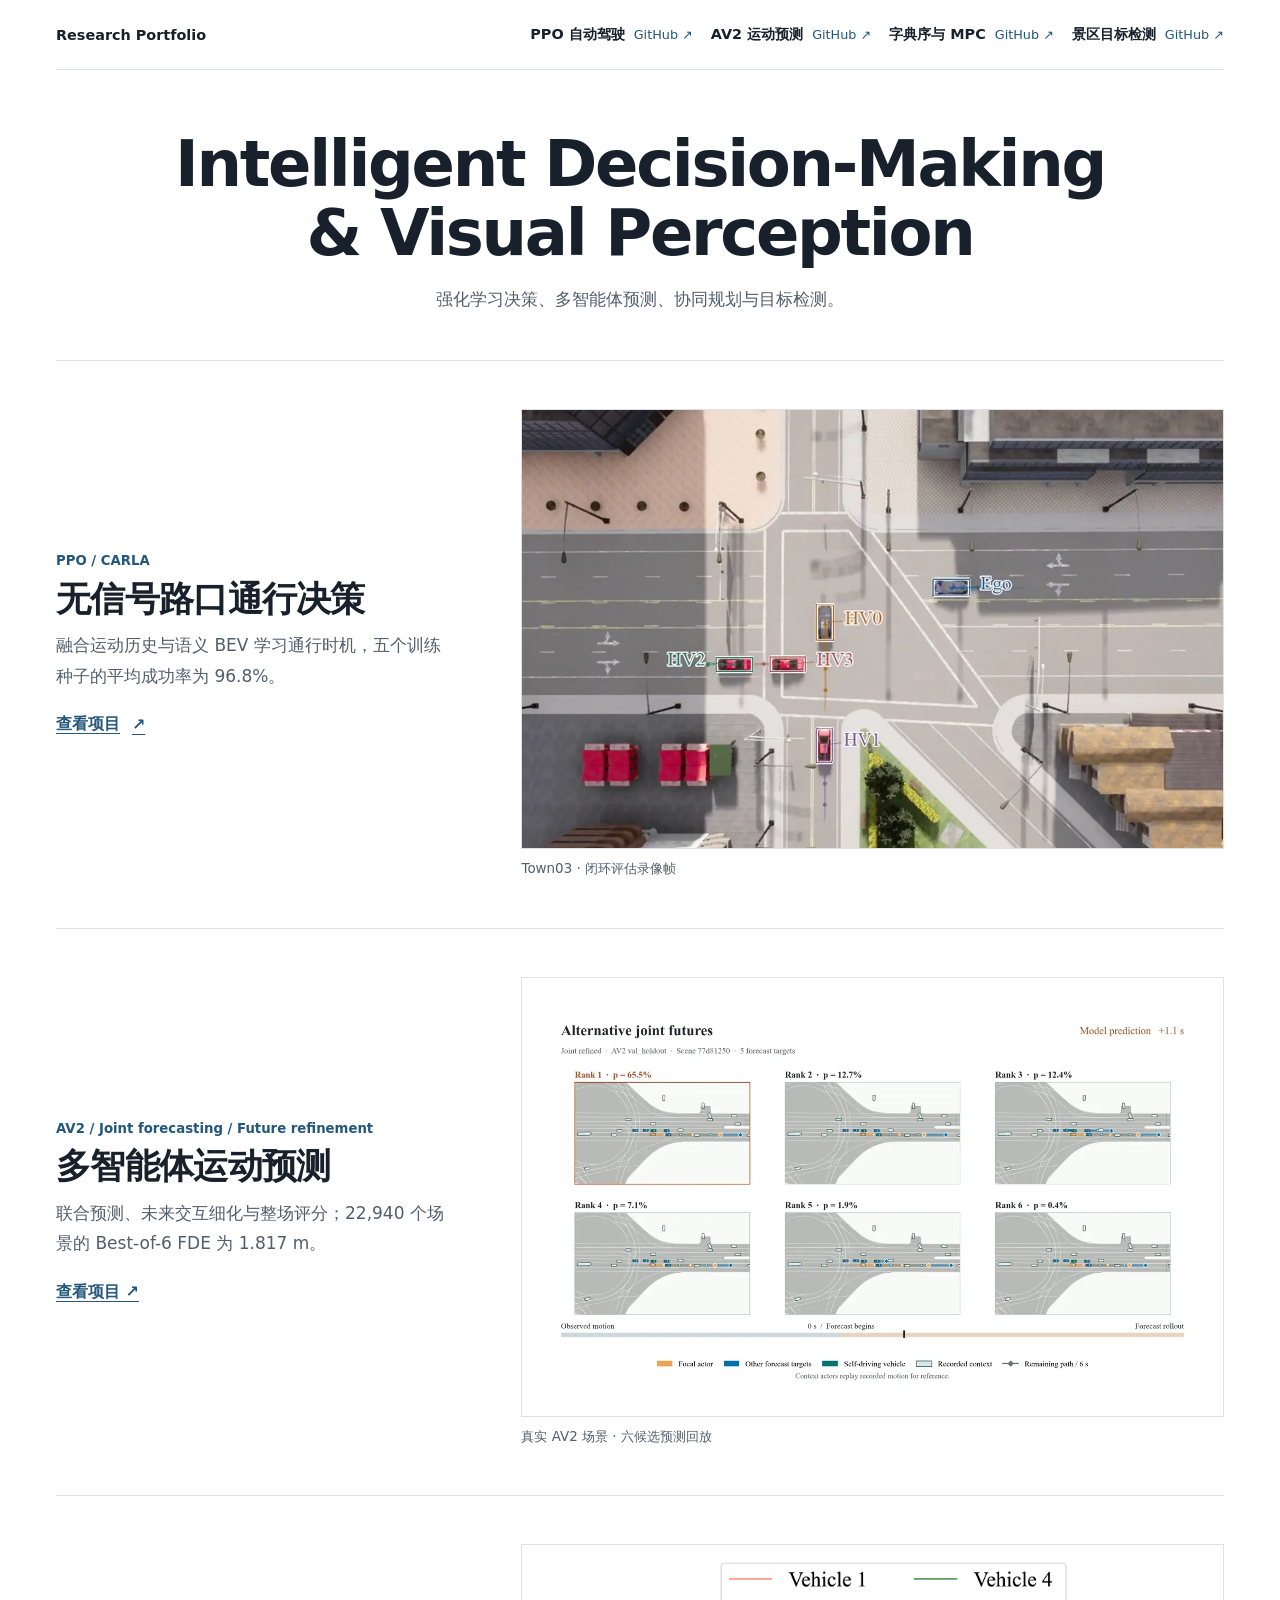
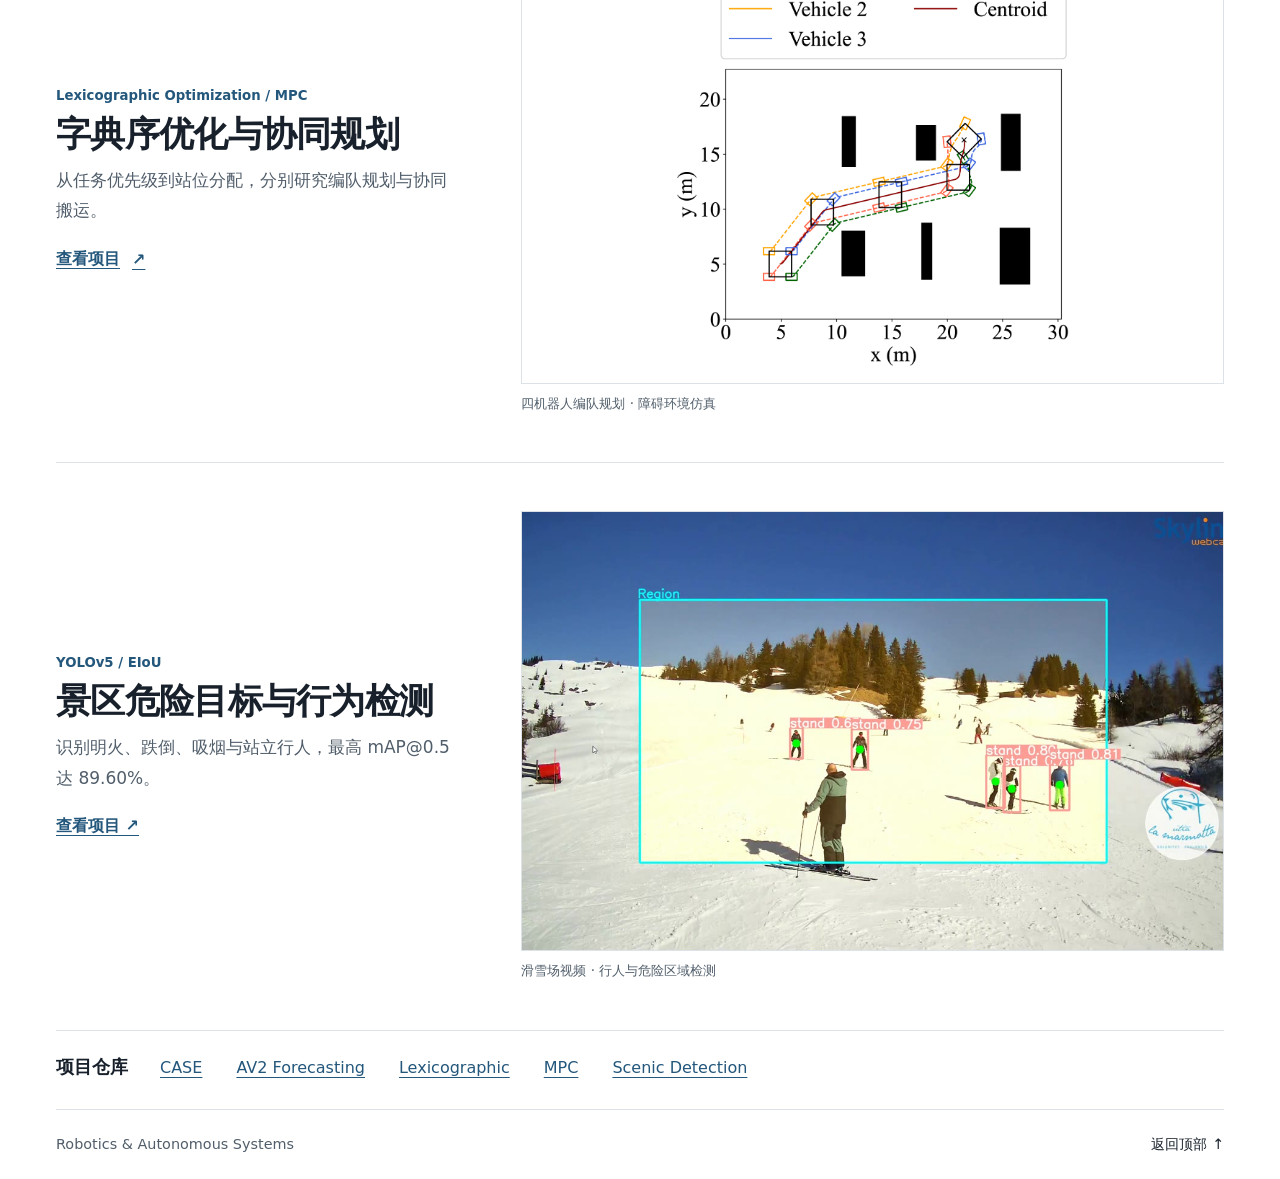
==== commit 3bcf7bce: "Simplify AV2 loss typography and sharpen portfolio project descriptions" ====
--- a/index.html
+++ b/index.html
@@ -1,6 +1,6 @@
 <!doctype html>
 <html lang="zh-CN"><head><meta charset="utf-8"><meta name="viewport" content="width=device-width, initial-scale=1">
-<title>Research Portfolio | Robotics & Autonomous Systems</title><link rel="stylesheet" href="style.css?v=5"><script src="site.js?v=5" defer></script></head>
+<title>Research Portfolio | Robotics & Autonomous Systems</title><link rel="stylesheet" href="style.css?v=7"><script src="site.js?v=7" defer></script></head>
 <body><a class="skip" href="#main">跳到正文</a>
 <header class="shell mast"><a class="brand" href="index.html">Research Portfolio</a><nav class="project-nav" aria-label="项目与源码">
 <div><a href="ppo.html">PPO 自动驾驶</a><a href="https://github.com/5bobo/CASE">GitHub ↗</a></div>
@@ -9,14 +9,14 @@
 <div><a href="detection.html">景区目标检测</a><a href="https://github.com/5bobo/Scenic-danger-zone-recognition">GitHub ↗</a></div></nav></header><main class="shell" id="main"><section class="intro"><h1><span class="intro-line">Intelligent <span>Decision-Making</span></span><span class="intro-line">&amp; Visual Perception</span></h1>
 <p>强化学习决策、多智能体预测、协同规划与目标检测。</p></section>
 <section id="research" aria-label="Selected Research"><article class="entry">
-<div class="entry-copy"><p class="method">PPO / CARLA</p><h2><a href="ppo.html">无信号路口通行决策</a></h2><p>无信号路口，自车何时等待，何时通过？</p>
+<div class="entry-copy"><p class="method">PPO / CARLA</p><h2><a href="ppo.html">无信号路口通行决策</a></h2><p>融合运动历史与语义 BEV 学习通行时机，五个训练种子的平均成功率为 96.8%。</p>
 <a class="project-link" href="ppo.html" aria-label="查看项目：无信号路口通行决策">查看项目 <span aria-hidden="true">↗</span></a></div>
 <figure class="scene-preview"><a href="ppo.html" aria-label="查看项目：无信号路口通行决策"><img width="1280" height="886" src="assets/case/crossing.webp" alt="CARLA 路口中自车与周围车辆的位置" fetchpriority="high"></a><figcaption>Town03 · 闭环评估录像帧</figcaption></figure>
-</article><article class="entry"><div class="entry-copy"><p class="method">AV2 / Joint forecasting / Future refinement</p><h2><a href="av2.html">多智能体运动预测</a></h2><p>生成六组联合未来，细化主体间的运动关系，并为整场预测评分。</p><a class="project-link" href="av2.html">查看项目 ↗</a></div><figure><a href="av2.html"><img width="1280" height="720" src="assets/av2/six-futures.webp" alt="AV2 同一路口的六组联合未来及概率"></a><figcaption>真实 AV2 场景 · 六候选预测回放</figcaption></figure></article><article class="entry">
+</article><article class="entry"><div class="entry-copy"><p class="method">AV2 / Joint forecasting / Future refinement</p><h2><a href="av2.html">多智能体运动预测</a></h2><p>联合预测、未来交互细化与整场评分；22,940 个场景的 Best-of-6 FDE 为 1.817 m。</p><a class="project-link" href="av2.html">查看项目 ↗</a></div><figure><a href="av2.html"><img width="1280" height="720" src="assets/av2/six-futures.webp" alt="AV2 同一路口的六组联合未来及概率"></a><figcaption>真实 AV2 场景 · 六候选预测回放</figcaption></figure></article><article class="entry">
 <div class="entry-copy"><p class="method">Lexicographic Optimization / MPC</p><h2><a href="robotics.html">字典序优化与协同规划</a></h2><p>从任务优先级到站位分配，分别研究编队规划与协同搬运。</p>
 <a class="project-link" href="robotics.html" aria-label="查看项目：多机器人协同规划">查看项目 <span aria-hidden="true">↗</span></a></div>
-<figure><a href="robotics.html" aria-label="查看项目：多机器人协同规划"><img width="4458" height="4592" src="assets/lex/static-trajectory.png" alt="四机器人编队通过障碍区域的历史轨迹"></a><figcaption>四机器人编队轨迹 · 历史仿真</figcaption></figure>
-</article><article class="entry"><div class="entry-copy"><p class="method">YOLOv5 / EIoU</p><h2><a href="detection.html">景区危险目标与行为检测</a></h2><p>在景区视频中识别明火、跌倒、吸烟与站立行人。</p><a class="project-link" href="detection.html">查看项目 ↗</a></div><figure class="scene-preview"><a href="detection.html"><img src="assets/detection/skyline.jpg" width="1280" height="720" alt="滑雪场画面中的行人检测框和危险区域"></a><figcaption>历史视频推理 · 滑雪场检测结果</figcaption></figure></article></section><section id="about" class="about"><h2>项目仓库</h2>
+<figure><a href="robotics.html" aria-label="查看项目：多机器人协同规划"><img width="4458" height="4592" src="assets/lex/static-trajectory.png" alt="四机器人编队通过障碍区域的历史轨迹"></a><figcaption>四机器人编队规划 · 障碍环境仿真</figcaption></figure>
+</article><article class="entry"><div class="entry-copy"><p class="method">YOLOv5 / EIoU</p><h2><a href="detection.html">景区危险目标与行为检测</a></h2><p>识别明火、跌倒、吸烟与站立行人，最高 mAP@0.5 达 89.60%。</p><a class="project-link" href="detection.html">查看项目 ↗</a></div><figure class="scene-preview"><a href="detection.html"><img src="assets/detection/skyline.jpg" width="1280" height="720" alt="滑雪场画面中的行人检测框和危险区域"></a><figcaption>滑雪场视频 · 行人与危险区域检测</figcaption></figure></article></section><section id="about" class="about"><h2>项目仓库</h2>
 <nav aria-label="代码仓库"><a href="https://github.com/5bobo/CASE">CASE</a><a href="https://github.com/5bobo/World-Model-AV2">AV2 Forecasting</a><a href="https://github.com/5bobo/Lexicographic">Lexicographic</a><a href="https://github.com/5bobo/MPC">MPC</a><a href="https://github.com/5bobo/Scenic-danger-zone-recognition">Scenic Detection</a></nav></section></main>
 <footer class="shell mast"><span>Robotics &amp; Autonomous Systems</span><a href="#main">返回顶部 ↑</a></footer>
 <dialog aria-label="科研图放大查看"><form method="dialog"><button>关闭图像 ×</button></form><img alt=""><p></p></dialog>
--- a/style.css
+++ b/style.css
@@ -225,3 +225,23 @@
   #av2 > h3 {margin-top:26px}
   #av2 .forecast-video figcaption {font-size:.8rem}
 }
+
+/* Equations follow the same reading edge and quiet rules as the project figures. */
+.objective {max-width:960px;margin-top:26px}
+.objective h3 {font-size:clamp(1.15rem,2vw,1.45rem);line-height:1.4;margin:30px 0 6px;letter-spacing:-.015em}
+.objective-row {display:grid;grid-template-columns:minmax(0,1fr) minmax(0,1fr);column-gap:36px;align-items:center;padding:22px 0;border-bottom:1px solid var(--rule)}
+.objective-math,.objective-caption {min-width:0}
+.objective-caption h4 {margin:0 0 7px;font-size:1rem;line-height:1.5;font-weight:650}
+.objective-caption p {font-size:.96rem;line-height:1.75}
+.loss-equation {overflow-x:auto;min-width:0;padding:9px 0;color:var(--ink);font-size:clamp(1.2rem,2vw,1.45rem)}
+.loss-equation math {width:max-content;max-width:none;margin:0;line-height:1.6;text-align:left}
+.objective-details {margin-top:22px;padding:12px 0;color:var(--secondary);font-size:.9rem;line-height:1.8}
+.objective-details summary {cursor:pointer;color:var(--link);font-weight:600}
+.objective-details > .objective-math {margin-top:12px}
+.objective-details ul {padding-left:1.3em;margin:10px 0 0}
+.objective-details li + li {margin-top:6px}
+@media(max-width:700px) {
+  .objective-row {grid-template-columns:1fr;gap:12px;padding:18px 0}
+  .objective h3 {margin-top:26px}
+  .loss-equation {font-size:1.2rem}
+}
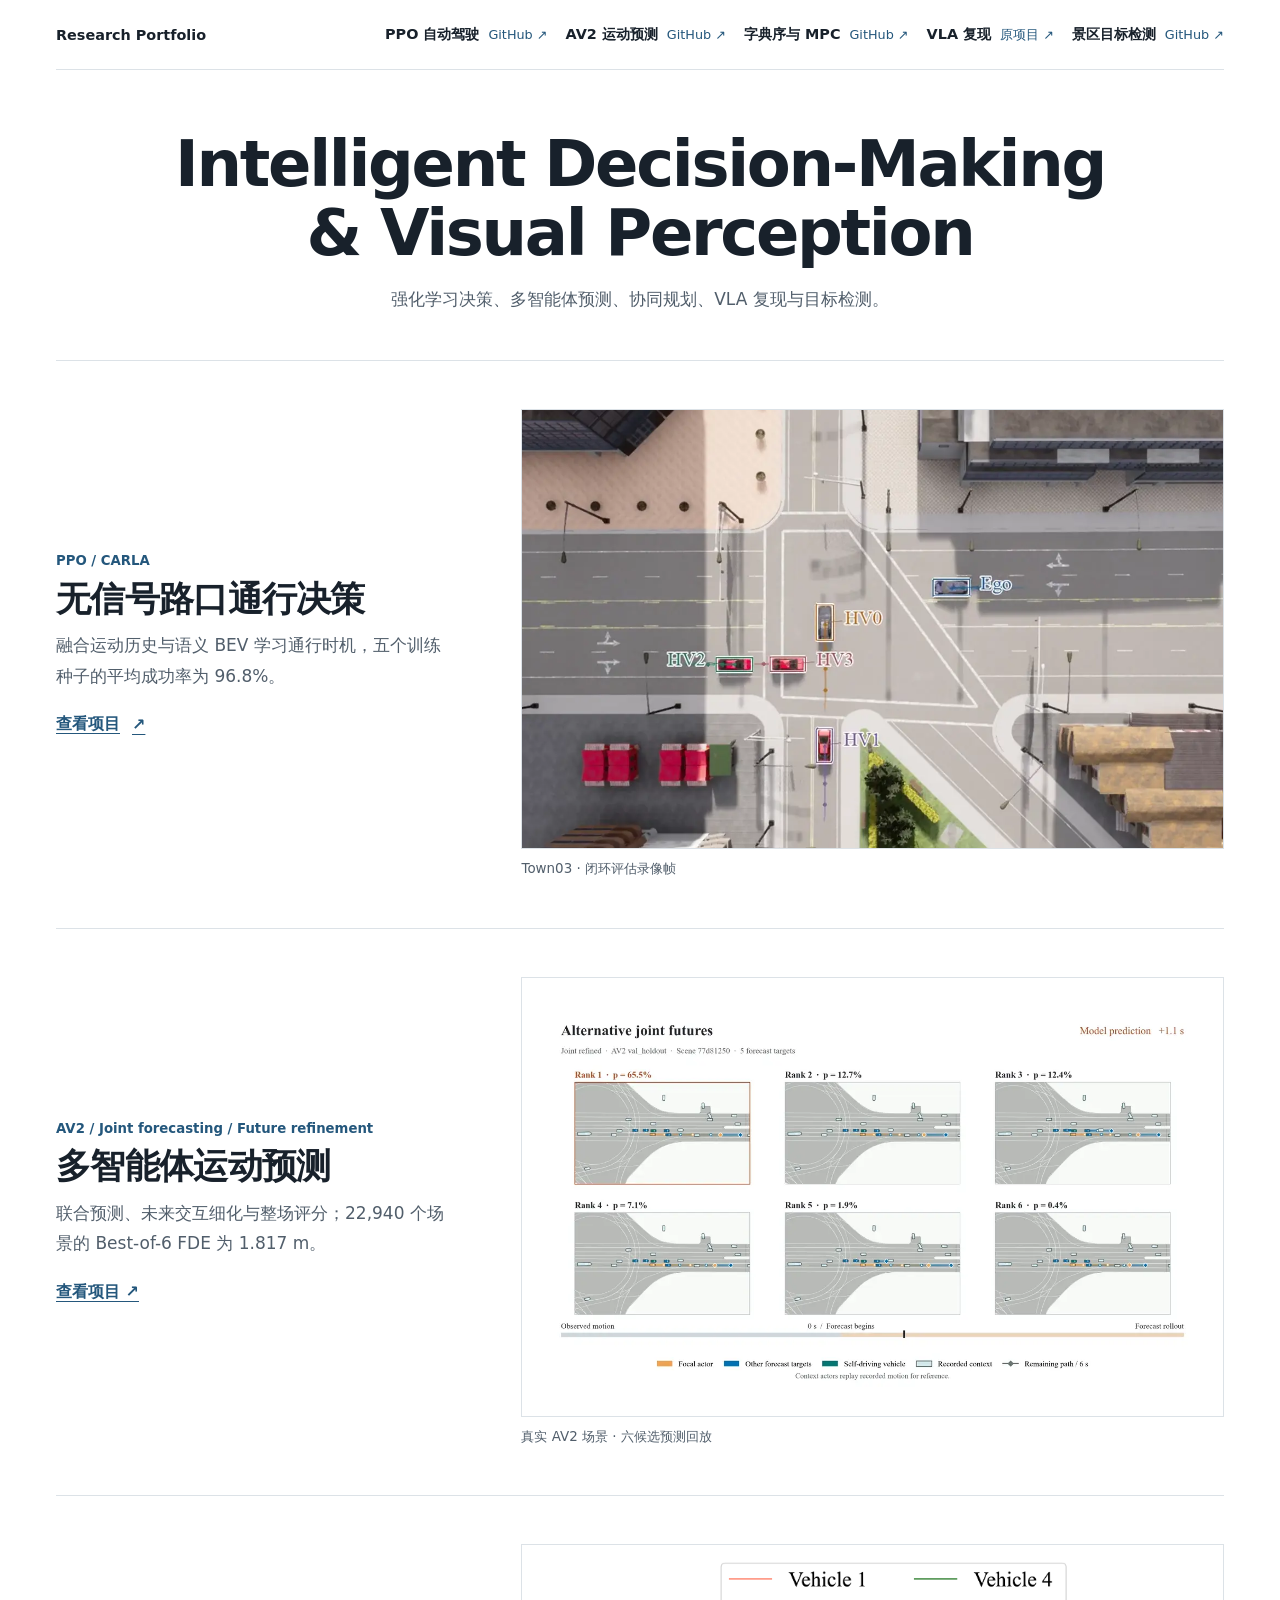
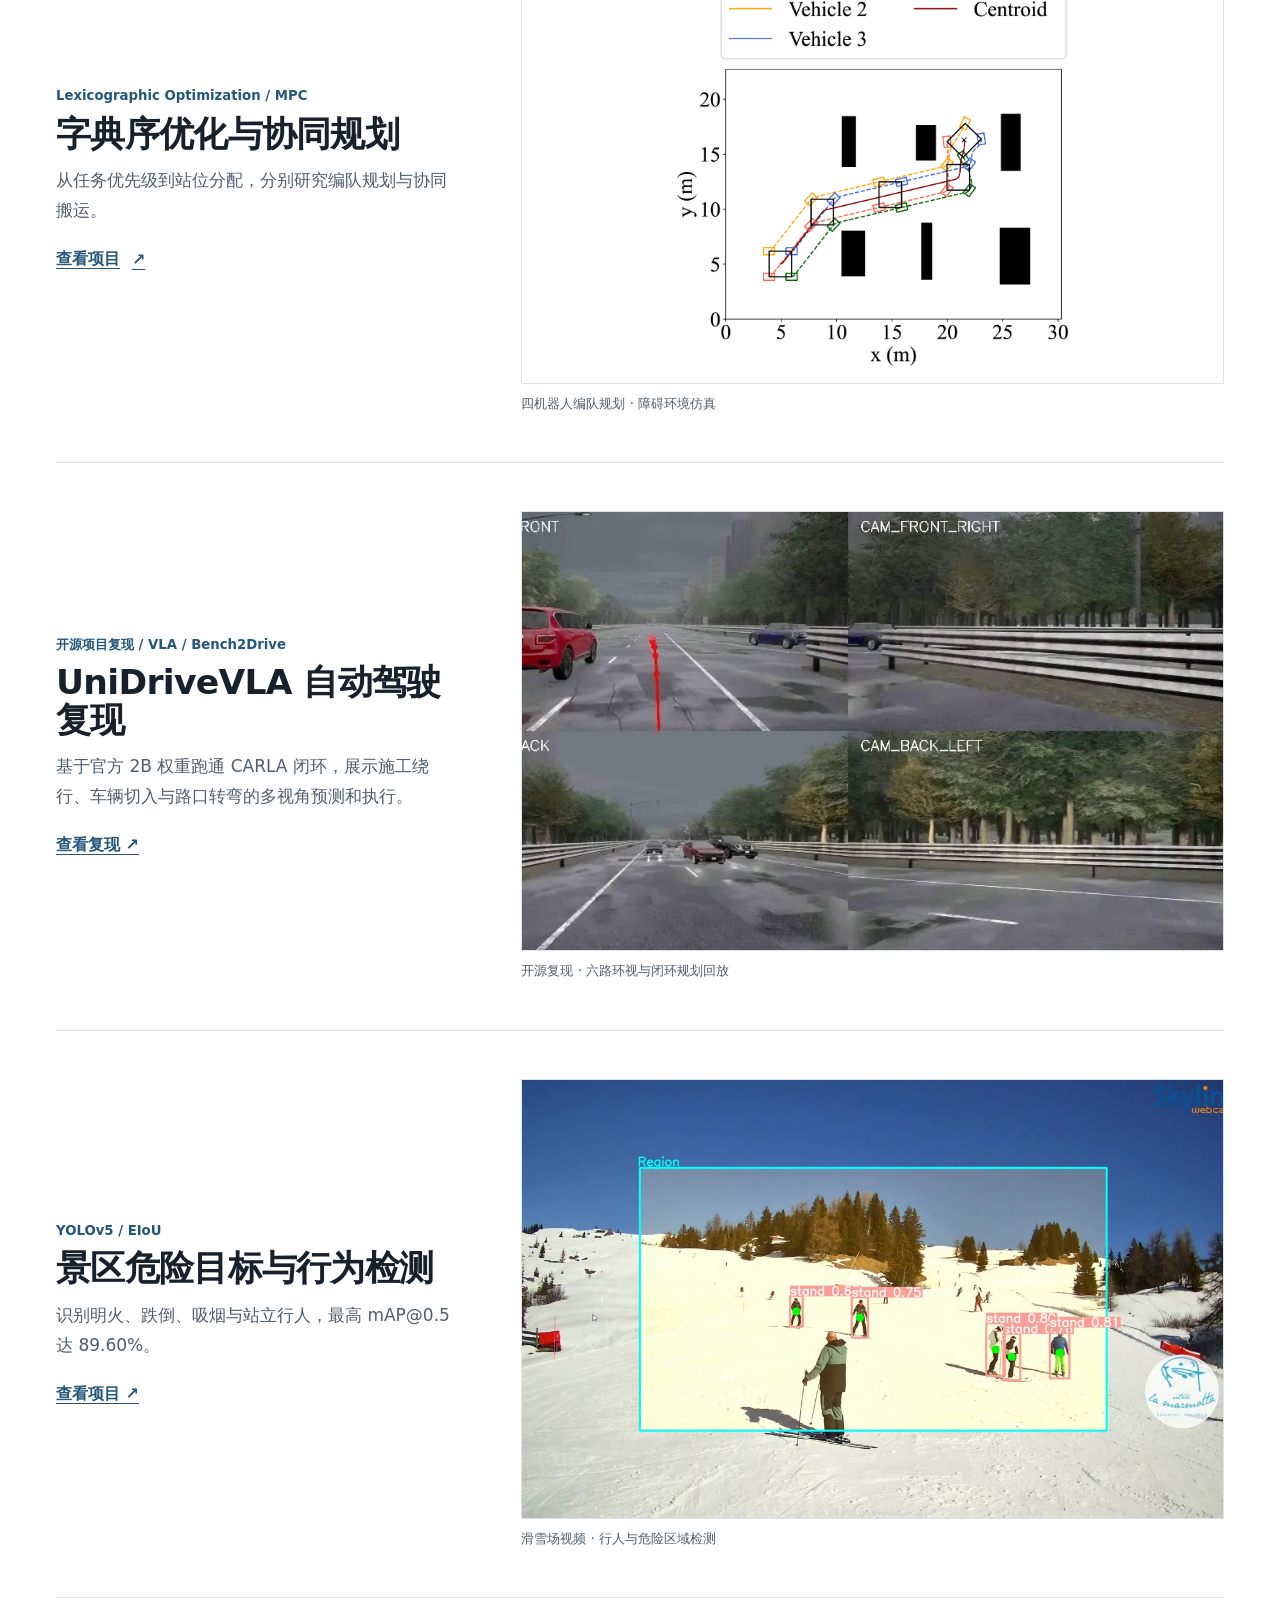
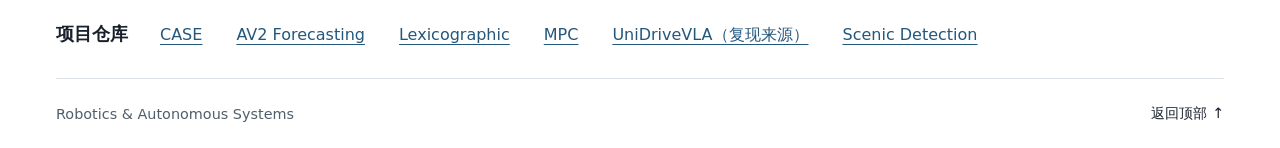
==== commit 48942f9e: "Add UniDriveVLA reproduction with closed-loop videos and visual walkthrough" ====
--- a/index.html
+++ b/index.html
@@ -1,13 +1,14 @@
 <!doctype html>
 <html lang="zh-CN"><head><meta charset="utf-8"><meta name="viewport" content="width=device-width, initial-scale=1">
-<title>Research Portfolio | Robotics & Autonomous Systems</title><link rel="stylesheet" href="style.css?v=7"><script src="site.js?v=7" defer></script></head>
+<title>Research Portfolio | Robotics & Autonomous Systems</title><link rel="stylesheet" href="style.css?v=9"><script src="site.js?v=9" defer></script></head>
 <body><a class="skip" href="#main">跳到正文</a>
 <header class="shell mast"><a class="brand" href="index.html">Research Portfolio</a><nav class="project-nav" aria-label="项目与源码">
 <div><a href="ppo.html">PPO 自动驾驶</a><a href="https://github.com/5bobo/CASE">GitHub ↗</a></div>
 <div><a href="av2.html">AV2 运动预测</a><a href="https://github.com/5bobo/World-Model-AV2">GitHub ↗</a></div>
 <div><a href="robotics.html">字典序与 MPC</a><a href="robotics.html#repositories">GitHub ↗</a></div>
+<div><a href="vla.html">VLA 复现</a><a href="https://github.com/xiaomi-research/unidrivevla">原项目 ↗</a></div>
 <div><a href="detection.html">景区目标检测</a><a href="https://github.com/5bobo/Scenic-danger-zone-recognition">GitHub ↗</a></div></nav></header><main class="shell" id="main"><section class="intro"><h1><span class="intro-line">Intelligent <span>Decision-Making</span></span><span class="intro-line">&amp; Visual Perception</span></h1>
-<p>强化学习决策、多智能体预测、协同规划与目标检测。</p></section>
+<p>强化学习决策、多智能体预测、协同规划、VLA 复现与目标检测。</p></section>
 <section id="research" aria-label="Selected Research"><article class="entry">
 <div class="entry-copy"><p class="method">PPO / CARLA</p><h2><a href="ppo.html">无信号路口通行决策</a></h2><p>融合运动历史与语义 BEV 学习通行时机，五个训练种子的平均成功率为 96.8%。</p>
 <a class="project-link" href="ppo.html" aria-label="查看项目：无信号路口通行决策">查看项目 <span aria-hidden="true">↗</span></a></div>
@@ -16,8 +17,8 @@
 <div class="entry-copy"><p class="method">Lexicographic Optimization / MPC</p><h2><a href="robotics.html">字典序优化与协同规划</a></h2><p>从任务优先级到站位分配，分别研究编队规划与协同搬运。</p>
 <a class="project-link" href="robotics.html" aria-label="查看项目：多机器人协同规划">查看项目 <span aria-hidden="true">↗</span></a></div>
 <figure><a href="robotics.html" aria-label="查看项目：多机器人协同规划"><img width="4458" height="4592" src="assets/lex/static-trajectory.png" alt="四机器人编队通过障碍区域的历史轨迹"></a><figcaption>四机器人编队规划 · 障碍环境仿真</figcaption></figure>
-</article><article class="entry"><div class="entry-copy"><p class="method">YOLOv5 / EIoU</p><h2><a href="detection.html">景区危险目标与行为检测</a></h2><p>识别明火、跌倒、吸烟与站立行人，最高 mAP@0.5 达 89.60%。</p><a class="project-link" href="detection.html">查看项目 ↗</a></div><figure class="scene-preview"><a href="detection.html"><img src="assets/detection/skyline.jpg" width="1280" height="720" alt="滑雪场画面中的行人检测框和危险区域"></a><figcaption>滑雪场视频 · 行人与危险区域检测</figcaption></figure></article></section><section id="about" class="about"><h2>项目仓库</h2>
-<nav aria-label="代码仓库"><a href="https://github.com/5bobo/CASE">CASE</a><a href="https://github.com/5bobo/World-Model-AV2">AV2 Forecasting</a><a href="https://github.com/5bobo/Lexicographic">Lexicographic</a><a href="https://github.com/5bobo/MPC">MPC</a><a href="https://github.com/5bobo/Scenic-danger-zone-recognition">Scenic Detection</a></nav></section></main>
+</article><article class="entry"><div class="entry-copy"><p class="method">开源项目复现 / VLA / Bench2Drive</p><h2><a href="vla.html">UniDriveVLA 自动驾驶复现</a></h2><p>基于官方 2B 权重跑通 CARLA 闭环，展示施工绕行、车辆切入与路口转弯的多视角预测和执行。</p><a class="project-link" href="vla.html">查看复现 ↗</a></div><figure class="scene-preview"><a href="vla.html"><img src="assets/vla/cut-in.webp" width="1980" height="540" alt="UniDriveVLA 复现中的六路环视与右侧 BEV" loading="lazy"></a><figcaption>开源复现 · 六路环视与闭环规划回放</figcaption></figure></article><article class="entry"><div class="entry-copy"><p class="method">YOLOv5 / EIoU</p><h2><a href="detection.html">景区危险目标与行为检测</a></h2><p>识别明火、跌倒、吸烟与站立行人，最高 mAP@0.5 达 89.60%。</p><a class="project-link" href="detection.html">查看项目 ↗</a></div><figure class="scene-preview"><a href="detection.html"><img src="assets/detection/skyline.jpg" width="1280" height="720" alt="滑雪场画面中的行人检测框和危险区域"></a><figcaption>滑雪场视频 · 行人与危险区域检测</figcaption></figure></article></section><section id="about" class="about"><h2>项目仓库</h2>
+<nav aria-label="代码仓库"><a href="https://github.com/5bobo/CASE">CASE</a><a href="https://github.com/5bobo/World-Model-AV2">AV2 Forecasting</a><a href="https://github.com/5bobo/Lexicographic">Lexicographic</a><a href="https://github.com/5bobo/MPC">MPC</a><a href="https://github.com/xiaomi-research/unidrivevla">UniDriveVLA（复现来源）</a><a href="https://github.com/5bobo/Scenic-danger-zone-recognition">Scenic Detection</a></nav></section></main>
 <footer class="shell mast"><span>Robotics &amp; Autonomous Systems</span><a href="#main">返回顶部 ↑</a></footer>
 <dialog aria-label="科研图放大查看"><form method="dialog"><button>关闭图像 ×</button></form><img alt=""><p></p></dialog>
 </body></html>
--- a/style.css
+++ b/style.css
@@ -245,3 +245,15 @@
   .objective h3 {margin-top:26px}
   .loss-equation {font-size:1.2rem}
 }
+
+.objective-caption .notes {margin:0;padding-inline-start:1.15em;font-size:.94rem;line-height:1.75}
+
+@media(max-width:900px) {.mpc-objective .objective-row {grid-template-columns:1fr;gap:12px}}
+@media(max-width:650px) {.mpc-objective .loss-equation {font-size:1.1rem}}
+
+/* Preserve the full six-camera + BEV layout without letterboxing or cropping. */
+#vla > figure img {height:auto;max-height:none}
+#vla video {aspect-ratio:11/3;height:auto;background:var(--field)}
+#vla .stage-sequence figure > a {aspect-ratio:16/9}
+#vla .stage-sequence figure img {padding:0}
+#vla .experiment-note {margin-top:26px}
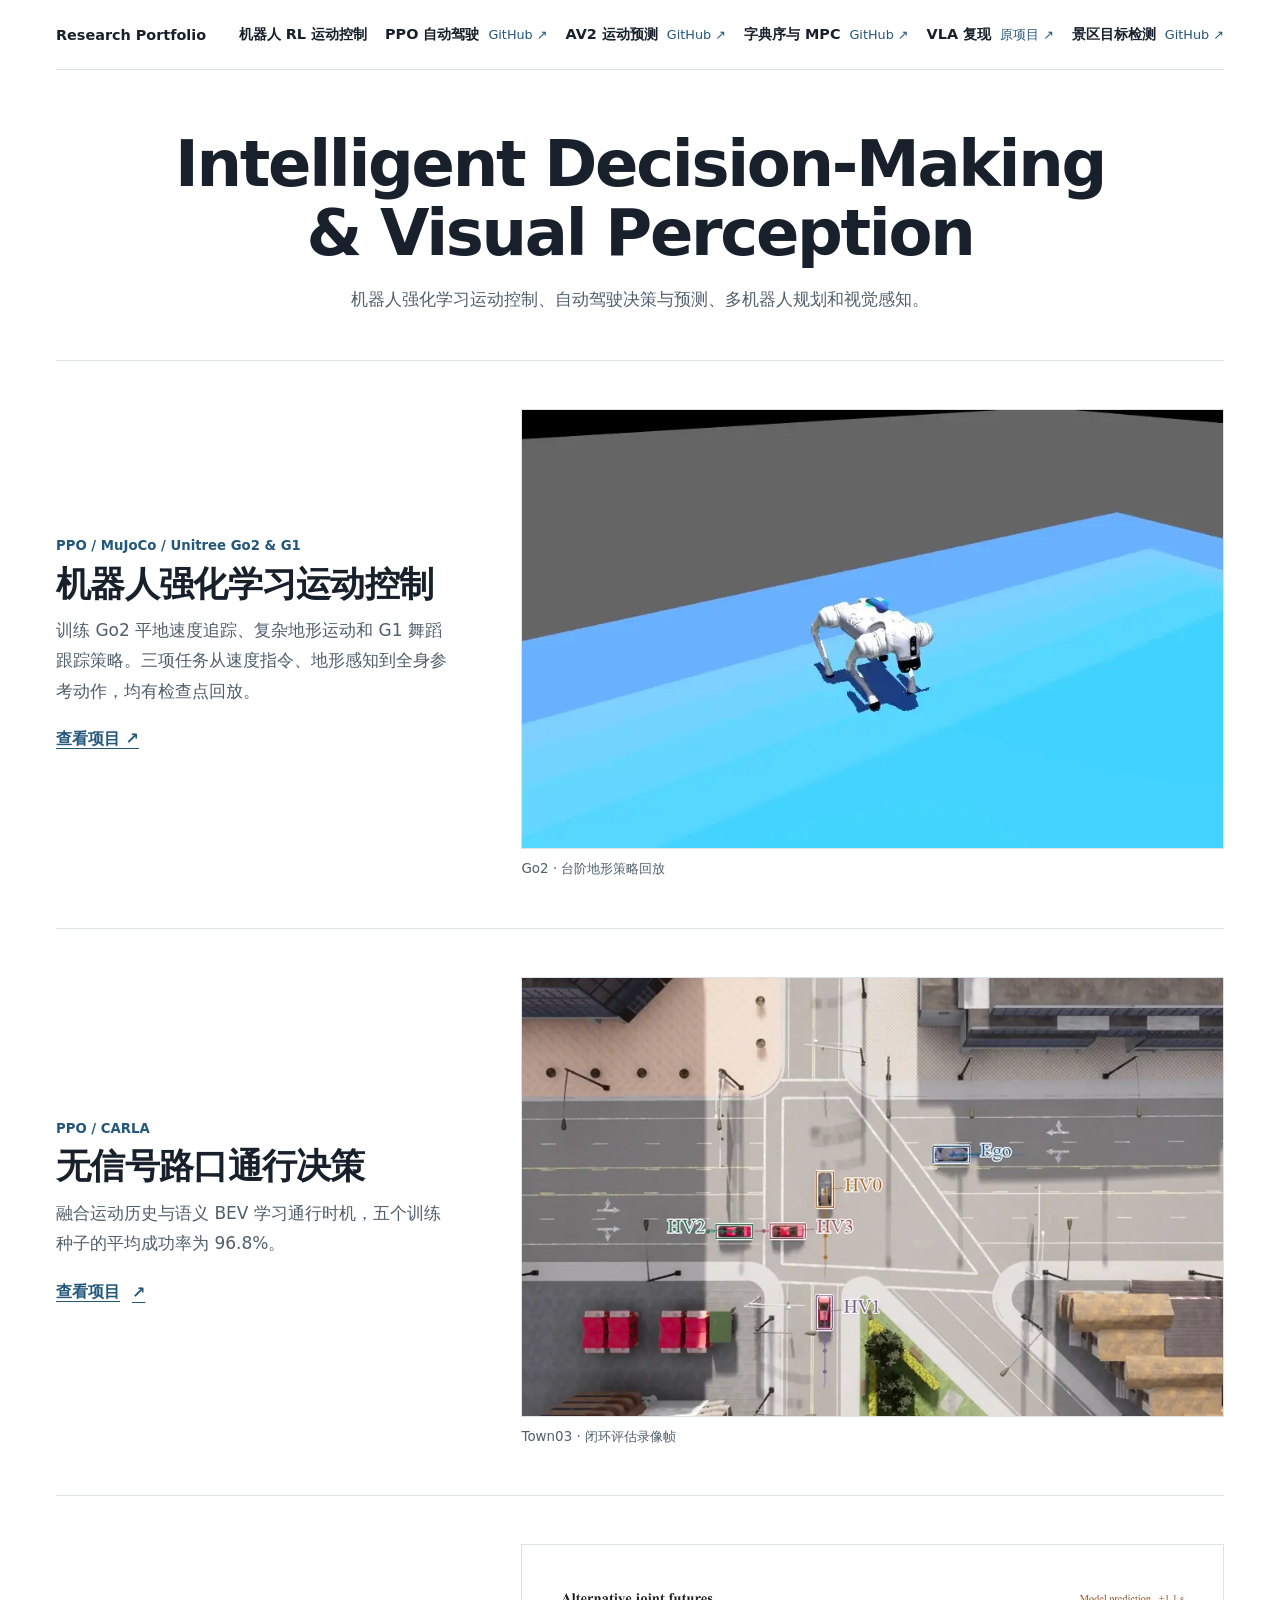
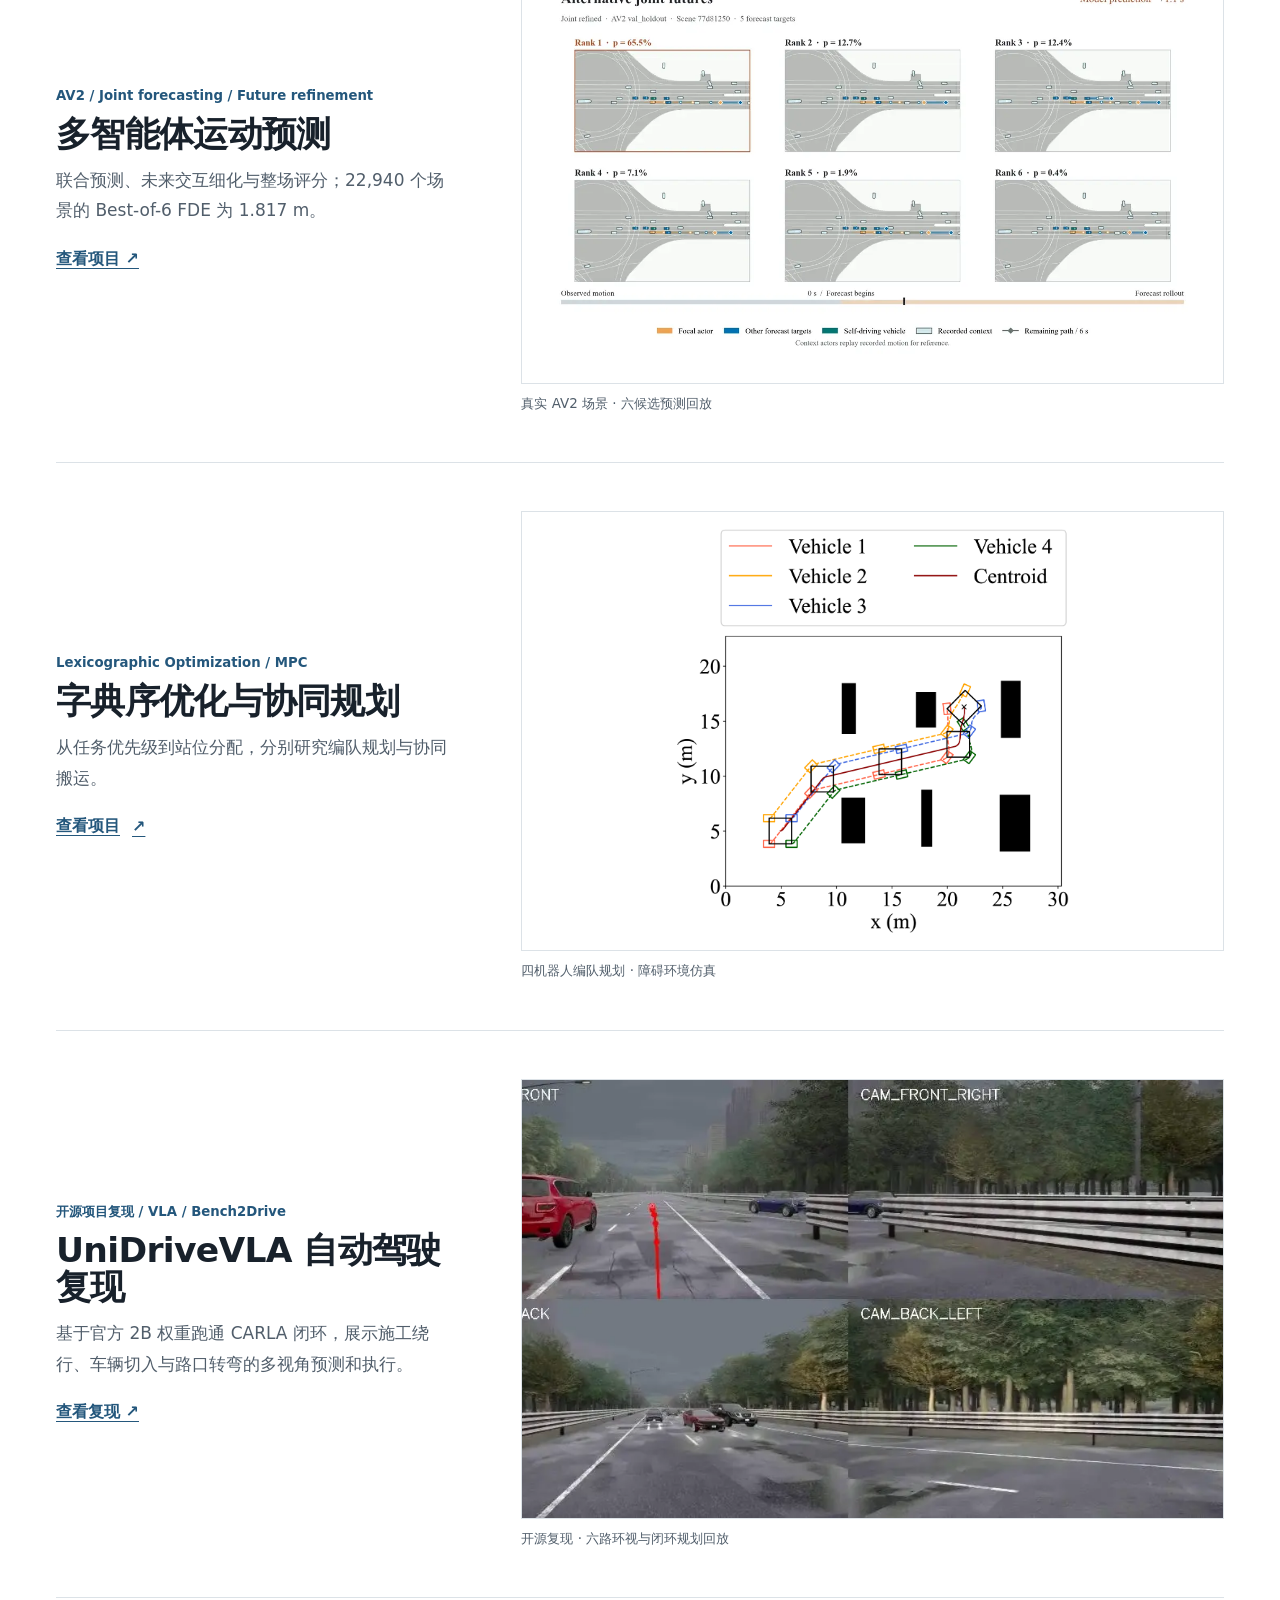
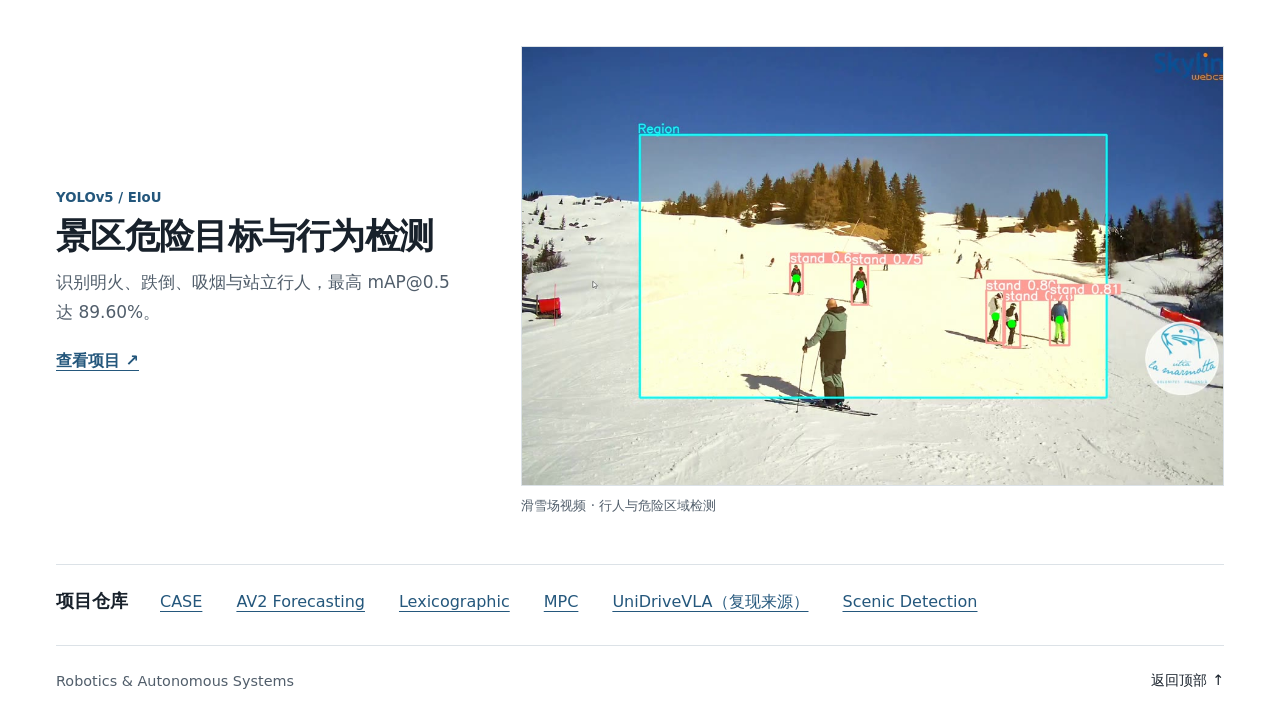
==== commit 16d29ba4: "Feature Go2 and G1 reinforcement learning locomotion with recorded rollouts" ====
--- a/index.html
+++ b/index.html
@@ -1,18 +1,22 @@
 <!doctype html>
 <html lang="zh-CN"><head><meta charset="utf-8"><meta name="viewport" content="width=device-width, initial-scale=1">
-<title>Research Portfolio | Robotics & Autonomous Systems</title><link rel="stylesheet" href="style.css?v=9"><script src="site.js?v=9" defer></script></head>
+<title>Research Portfolio | Robotics & Autonomous Systems</title><link rel="stylesheet" href="style.css?v=11"><script src="site.js?v=9" defer></script></head>
 <body><a class="skip" href="#main">跳到正文</a>
 <header class="shell mast"><a class="brand" href="index.html">Research Portfolio</a><nav class="project-nav" aria-label="项目与源码">
+<a class="nav-project" href="locomotion.html">机器人 RL 运动控制</a>
 <div><a href="ppo.html">PPO 自动驾驶</a><a href="https://github.com/5bobo/CASE">GitHub ↗</a></div>
 <div><a href="av2.html">AV2 运动预测</a><a href="https://github.com/5bobo/World-Model-AV2">GitHub ↗</a></div>
 <div><a href="robotics.html">字典序与 MPC</a><a href="robotics.html#repositories">GitHub ↗</a></div>
 <div><a href="vla.html">VLA 复现</a><a href="https://github.com/xiaomi-research/unidrivevla">原项目 ↗</a></div>
 <div><a href="detection.html">景区目标检测</a><a href="https://github.com/5bobo/Scenic-danger-zone-recognition">GitHub ↗</a></div></nav></header><main class="shell" id="main"><section class="intro"><h1><span class="intro-line">Intelligent <span>Decision-Making</span></span><span class="intro-line">&amp; Visual Perception</span></h1>
-<p>强化学习决策、多智能体预测、协同规划、VLA 复现与目标检测。</p></section>
+<p>机器人强化学习运动控制、自动驾驶决策与预测、多机器人规划和视觉感知。</p></section>
 <section id="research" aria-label="Selected Research"><article class="entry">
+<div class="entry-copy"><p class="method">PPO / MuJoCo / Unitree Go2 &amp; G1</p><h2><a href="locomotion.html">机器人强化学习运动控制</a></h2><p>训练 Go2 平地速度追踪、复杂地形运动和 G1 舞蹈跟踪策略。三项任务从速度指令、地形感知到全身参考动作，均有检查点回放。</p><a class="project-link" href="locomotion.html">查看项目 ↗</a></div>
+<figure class="scene-preview"><a href="locomotion.html#rough"><img width="960" height="540" src="assets/locomotion/rough.webp" alt="Go2 训练策略在 MuJoCo 台阶地形中的回放" fetchpriority="high"></a><figcaption>Go2 · 台阶地形策略回放</figcaption></figure>
+</article><article class="entry">
 <div class="entry-copy"><p class="method">PPO / CARLA</p><h2><a href="ppo.html">无信号路口通行决策</a></h2><p>融合运动历史与语义 BEV 学习通行时机，五个训练种子的平均成功率为 96.8%。</p>
 <a class="project-link" href="ppo.html" aria-label="查看项目：无信号路口通行决策">查看项目 <span aria-hidden="true">↗</span></a></div>
-<figure class="scene-preview"><a href="ppo.html" aria-label="查看项目：无信号路口通行决策"><img width="1280" height="886" src="assets/case/crossing.webp" alt="CARLA 路口中自车与周围车辆的位置" fetchpriority="high"></a><figcaption>Town03 · 闭环评估录像帧</figcaption></figure>
+<figure class="scene-preview"><a href="ppo.html" aria-label="查看项目：无信号路口通行决策"><img width="1280" height="886" src="assets/case/crossing.webp" alt="CARLA 路口中自车与周围车辆的位置" loading="lazy"></a><figcaption>Town03 · 闭环评估录像帧</figcaption></figure>
 </article><article class="entry"><div class="entry-copy"><p class="method">AV2 / Joint forecasting / Future refinement</p><h2><a href="av2.html">多智能体运动预测</a></h2><p>联合预测、未来交互细化与整场评分；22,940 个场景的 Best-of-6 FDE 为 1.817 m。</p><a class="project-link" href="av2.html">查看项目 ↗</a></div><figure><a href="av2.html"><img width="1280" height="720" src="assets/av2/six-futures.webp" alt="AV2 同一路口的六组联合未来及概率"></a><figcaption>真实 AV2 场景 · 六候选预测回放</figcaption></figure></article><article class="entry">
 <div class="entry-copy"><p class="method">Lexicographic Optimization / MPC</p><h2><a href="robotics.html">字典序优化与协同规划</a></h2><p>从任务优先级到站位分配，分别研究编队规划与协同搬运。</p>
 <a class="project-link" href="robotics.html" aria-label="查看项目：多机器人协同规划">查看项目 <span aria-hidden="true">↗</span></a></div>
--- a/style.css
+++ b/style.css
@@ -70,7 +70,7 @@
 .study > h2 {font-size:clamp(1.55rem,2.8vw,2.25rem);margin-top:52px;margin-bottom:12px}
 .study > figure,.pair {width:min(100%,1060px);margin:22px auto 0}
 .study figure + p,.study .pair + p {margin-top:20px}
-.study figure a {display:block;border:1px solid var(--rule)}
+.study figure > a {display:block;border:1px solid var(--rule)}
 .study figure img {object-fit:contain;max-height:570px}
 .pair {display:grid;grid-template-columns:repeat(2,minmax(0,1fr));gap:22px}
 .pair figure img {aspect-ratio:1.65}
@@ -257,3 +257,6 @@
 #vla .stage-sequence figure > a {aspect-ratio:16/9}
 #vla .stage-sequence figure img {padding:0}
 #vla .experiment-note {margin-top:26px}
+
+.project-nav .nav-project {font-weight:650}
+#locomotion table {min-width:620px}
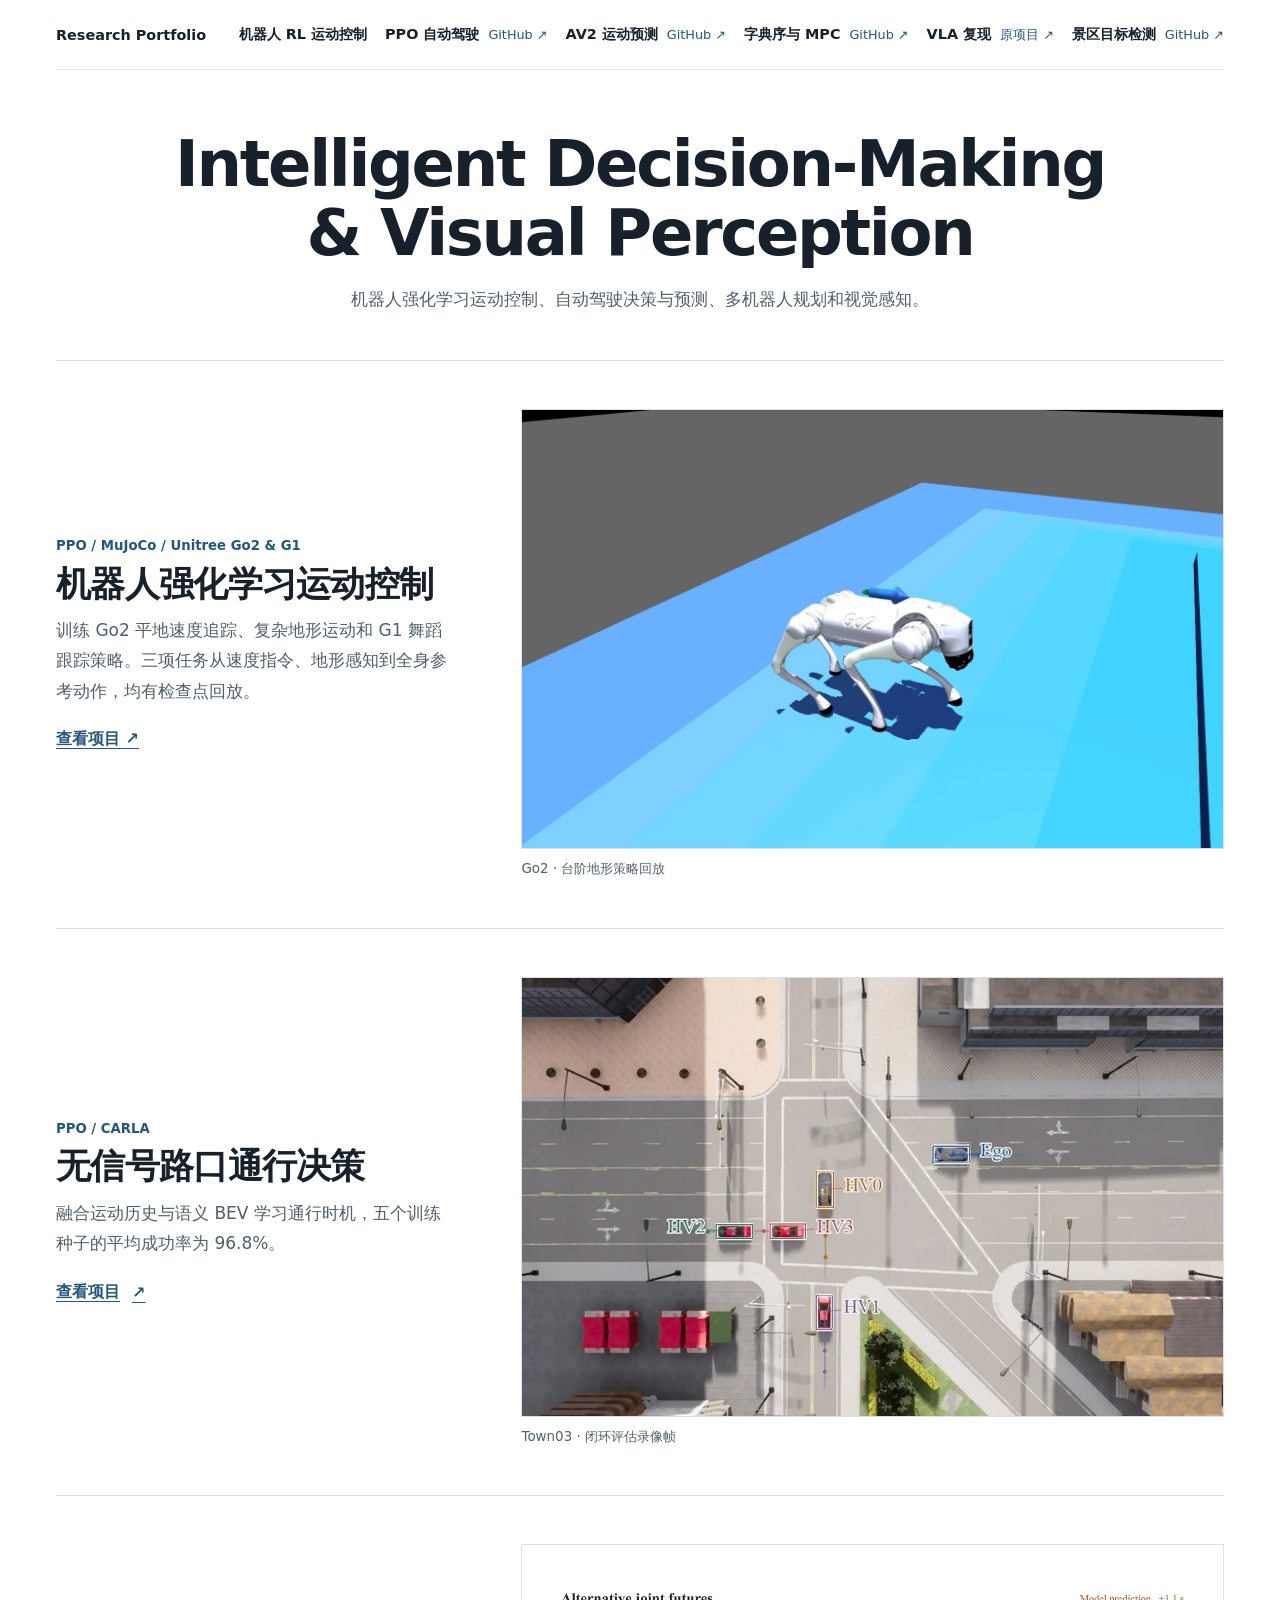
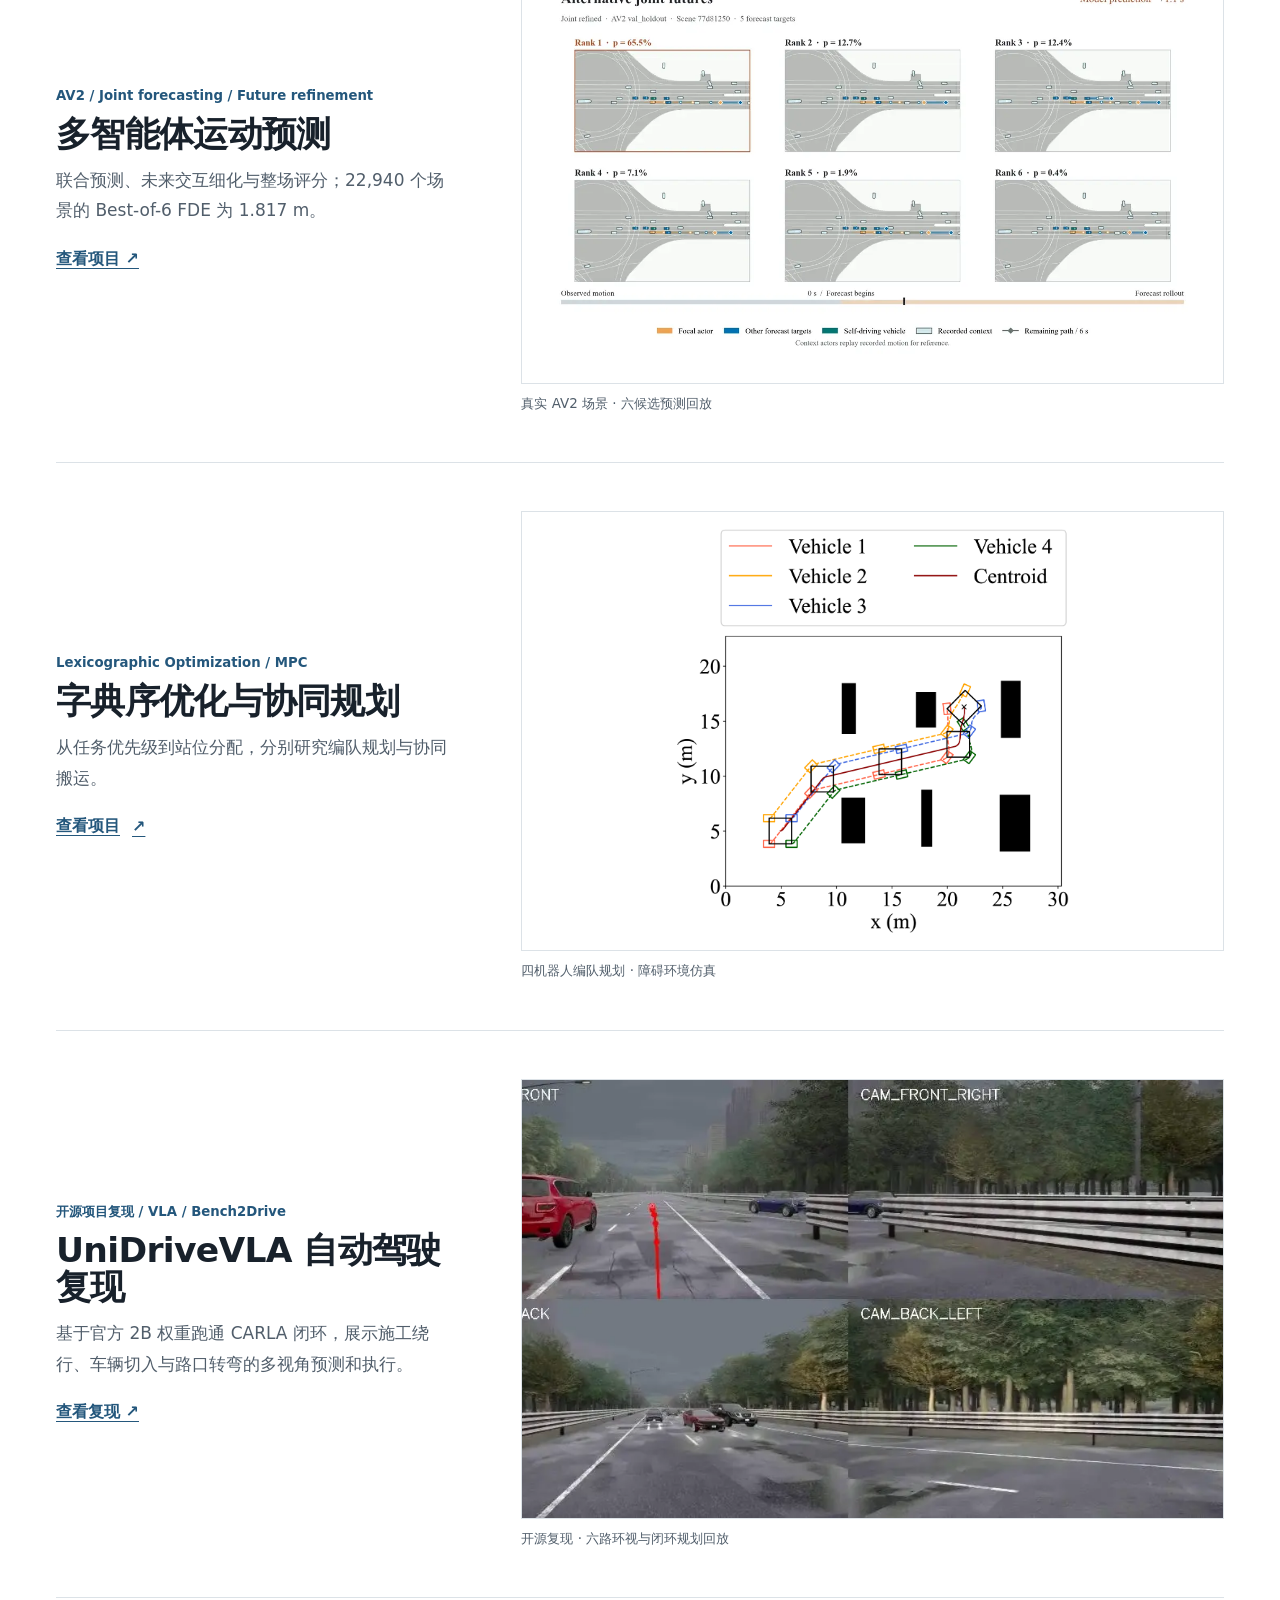
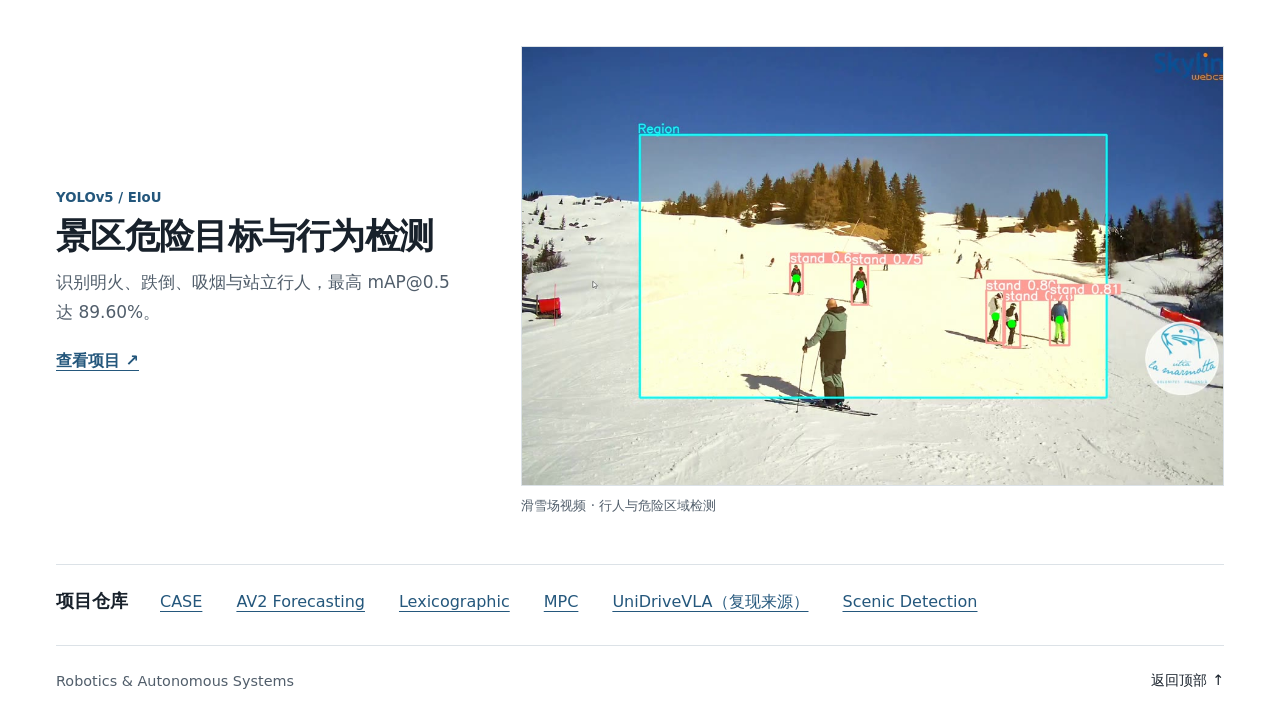
==== commit c88a5b03: "Improve locomotion visuals and typeset formulas with MathML" ====
--- a/index.html
+++ b/index.html
@@ -12,7 +12,7 @@
 <p>机器人强化学习运动控制、自动驾驶决策与预测、多机器人规划和视觉感知。</p></section>
 <section id="research" aria-label="Selected Research"><article class="entry">
 <div class="entry-copy"><p class="method">PPO / MuJoCo / Unitree Go2 &amp; G1</p><h2><a href="locomotion.html">机器人强化学习运动控制</a></h2><p>训练 Go2 平地速度追踪、复杂地形运动和 G1 舞蹈跟踪策略。三项任务从速度指令、地形感知到全身参考动作，均有检查点回放。</p><a class="project-link" href="locomotion.html">查看项目 ↗</a></div>
-<figure class="scene-preview"><a href="locomotion.html#rough"><img width="960" height="540" src="assets/locomotion/rough.webp" alt="Go2 训练策略在 MuJoCo 台阶地形中的回放" fetchpriority="high"></a><figcaption>Go2 · 台阶地形策略回放</figcaption></figure>
+<figure class="scene-preview"><a href="locomotion.html#rough"><img width="1600" height="900" src="assets/locomotion/rough.webp?v=13" alt="Go2 训练策略在 MuJoCo 台阶地形中的回放" fetchpriority="high"></a><figcaption>Go2 · 台阶地形策略回放</figcaption></figure>
 </article><article class="entry">
 <div class="entry-copy"><p class="method">PPO / CARLA</p><h2><a href="ppo.html">无信号路口通行决策</a></h2><p>融合运动历史与语义 BEV 学习通行时机，五个训练种子的平均成功率为 96.8%。</p>
 <a class="project-link" href="ppo.html" aria-label="查看项目：无信号路口通行决策">查看项目 <span aria-hidden="true">↗</span></a></div>
--- a/style.css
+++ b/style.css
@@ -260,3 +260,51 @@
 
 .project-nav .nav-project {font-weight:650}
 #locomotion table {min-width:620px}
+
+/* Research figures and methods on the locomotion page. */
+#locomotion h3 {font-size:clamp(1.2rem,2.3vw,1.65rem);margin-top:30px}
+#locomotion .locomotion-compact {min-width:460px}
+#locomotion .locomotion-comparison {min-width:700px}
+#locomotion .locomotion-comparison td {vertical-align:top;line-height:1.55}
+#locomotion .locomotion-comparison tbody th {vertical-align:top}
+#locomotion .pair {align-items:start;margin-top:18px}
+#locomotion .pair img {max-height:none;aspect-ratio:auto}
+#locomotion .pair figure[data-zoom-image] > a {aspect-ratio:auto}
+#locomotion .pair figure[data-zoom-image] img {position:static;width:100%;height:auto;padding:0}
+#locomotion > figure img {max-height:none}
+#locomotion .locomotion-details {margin:22px 0 0;border-block:1px solid var(--rule)}
+#locomotion .locomotion-details summary {cursor:pointer;padding:13px 0;color:var(--link);font-weight:650}
+#locomotion .locomotion-details > p {margin-top:12px}
+.locomotion-equations {margin:14px 0;padding:12px 16px;background:var(--field);overflow:auto}
+.locomotion-equations p {color:var(--ink);font-size:.98rem}
+.locomotion-equations p + p {margin-top:8px}
+.sensor-flow {list-style:none;display:grid;grid-template-columns:repeat(4,minmax(0,1fr));margin:22px 0;padding:0;border-block:1px solid var(--rule)}
+.sensor-flow li {position:relative;padding:15px 22px 15px 14px}
+.sensor-flow li + li {border-inline-start:1px solid var(--rule)}
+.sensor-flow strong,.sensor-flow span {display:block}
+.sensor-flow strong {color:var(--link);margin-bottom:5px}
+.sensor-flow span {color:var(--secondary);font-size:.93rem;line-height:1.6}
+@media(max-width:650px) {
+  .sensor-flow {grid-template-columns:1fr}
+  .sensor-flow li {padding:10px 0}
+  .sensor-flow li + li {border-inline-start:0;border-top:1px solid var(--rule)}
+}
+#locomotion .height-scan-pair figure[data-zoom-image] > a {aspect-ratio:16/10}
+#locomotion .height-scan-pair figure[data-zoom-image] img {width:100%;height:100%;object-fit:contain}
+
+#locomotion .locomotion-equations {
+  display:grid;
+  grid-template-columns:repeat(2,minmax(0,1fr));
+  gap:12px 24px;
+  padding:14px 0;
+  background:transparent;
+  border-block:1px solid var(--rule);
+}
+.locomotion-formula > span {display:block;font-weight:650;font-size:.9rem;color:var(--secondary)}
+#locomotion .locomotion-formula .loss-equation {font-size:clamp(1rem,1.75vw,1.28rem)}
+#locomotion .locomotion-details > figure {margin:16px 0}
+@media(max-width:720px) {
+  #locomotion .locomotion-equations {grid-template-columns:1fr}
+}
+#locomotion .locomotion-formula {min-width:0}
+#locomotion .locomotion-formula:only-child {grid-column:1 / -1}
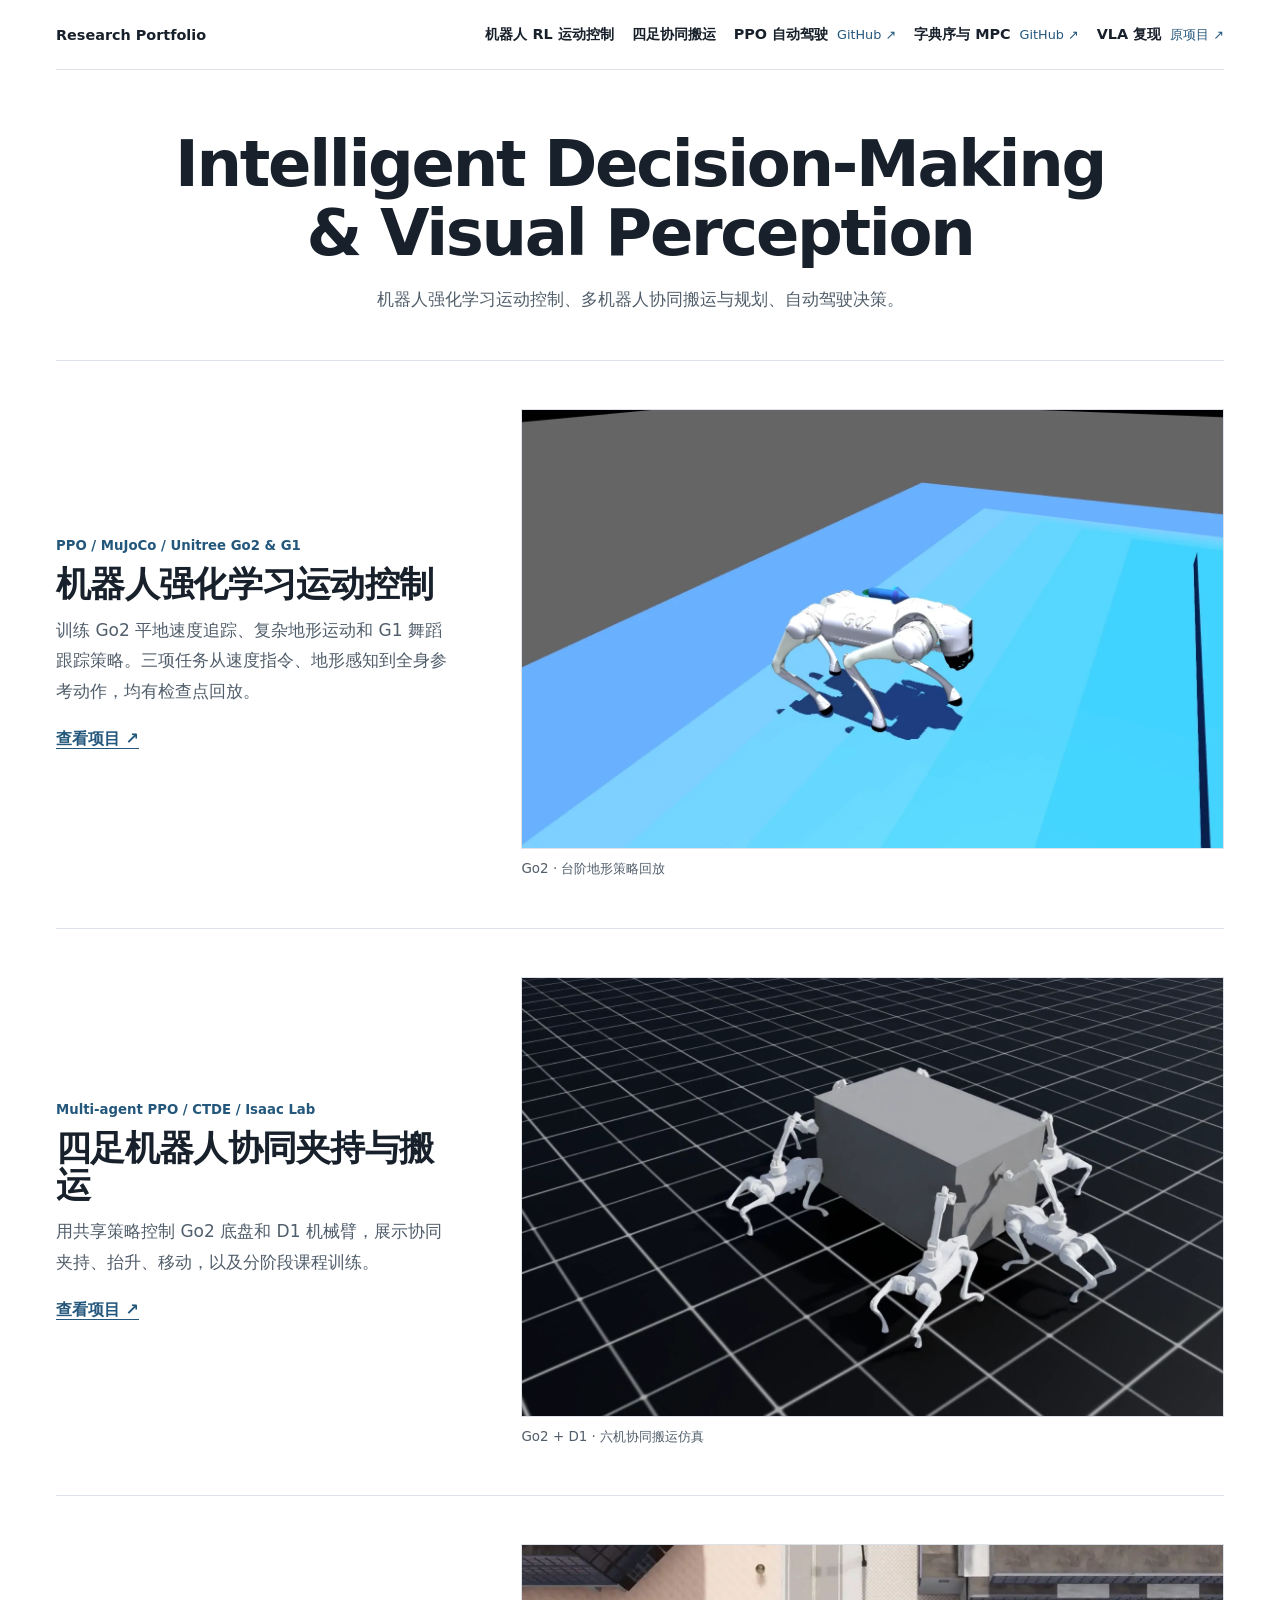
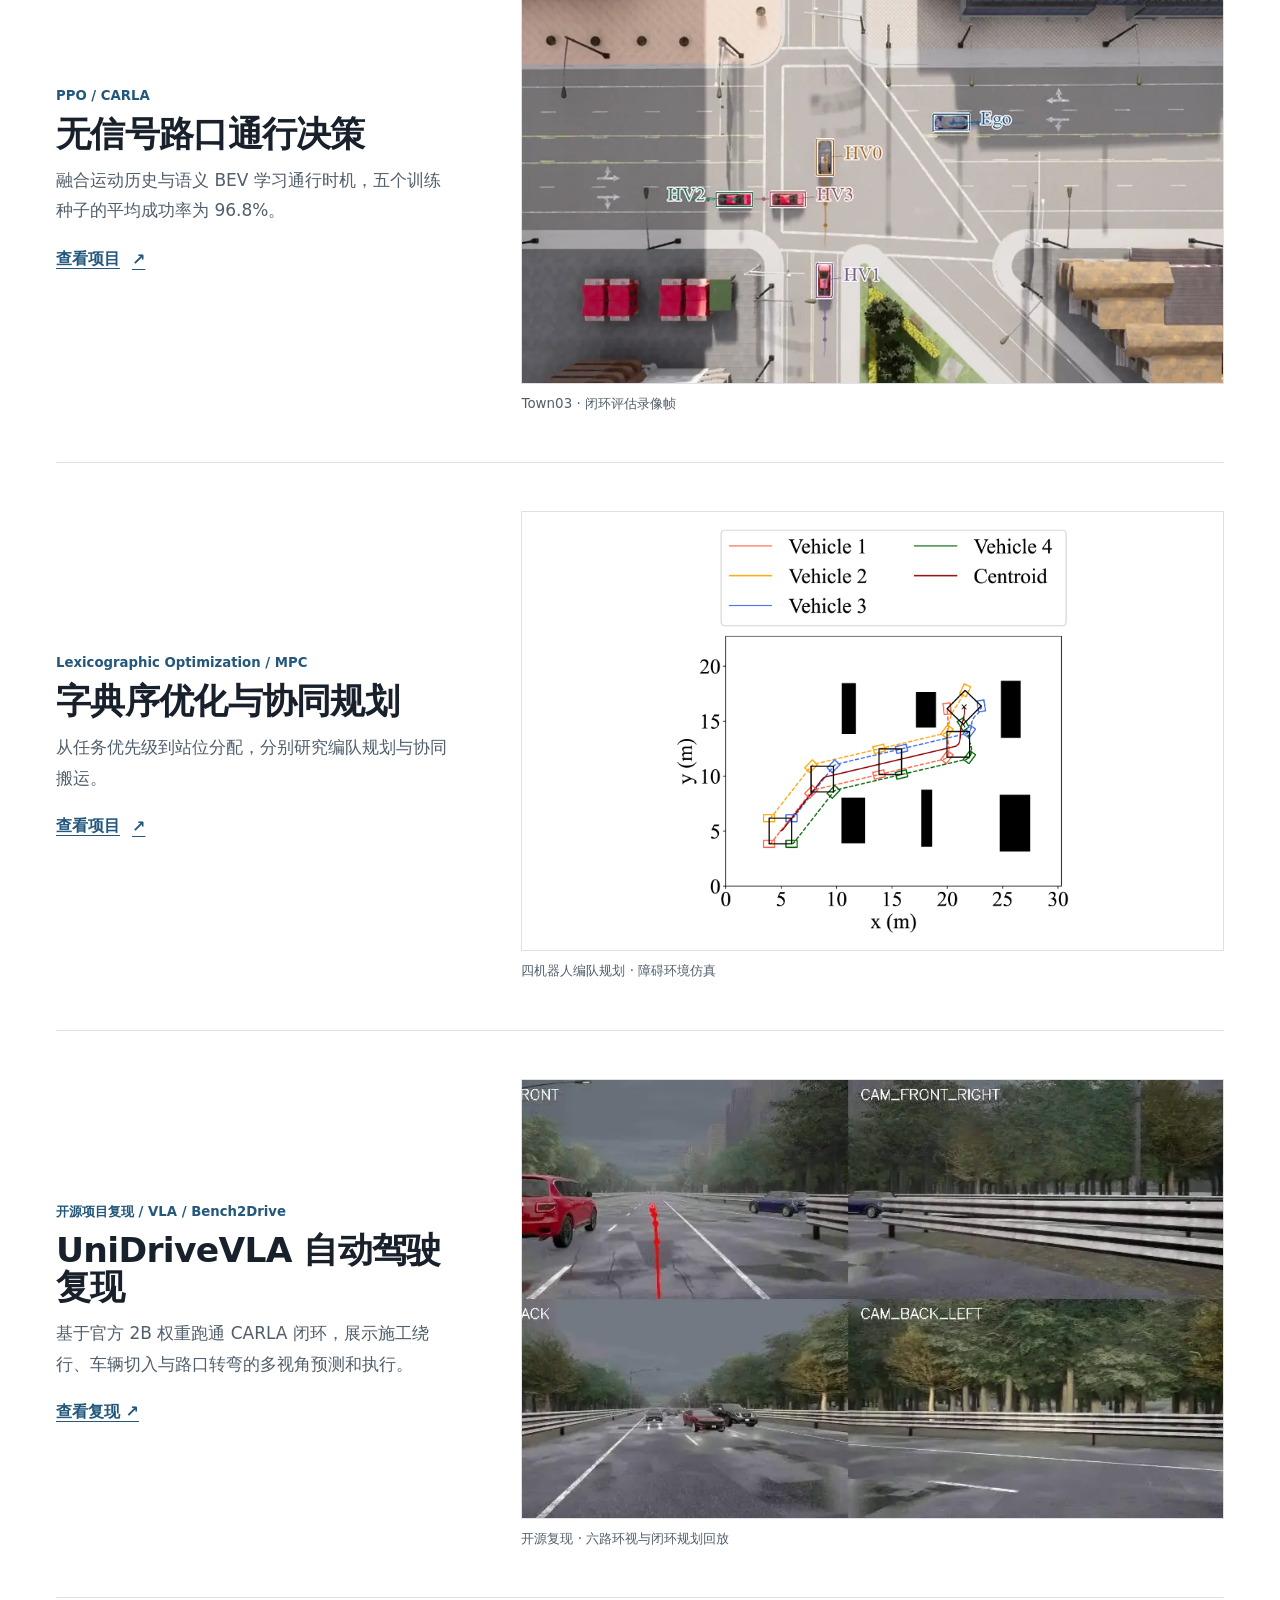
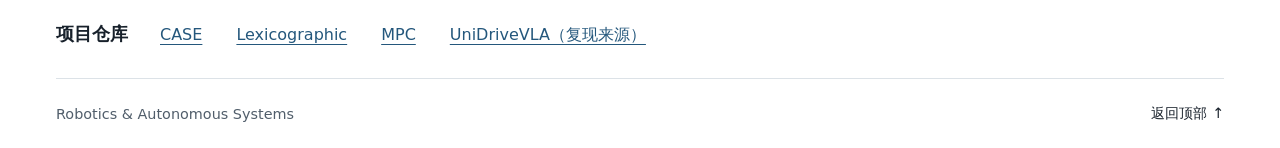
==== commit a54013ed: "Add quadruped cooperative transport and measured Go2 stair sequence" ====
--- a/index.html
+++ b/index.html
@@ -1,28 +1,30 @@
 <!doctype html>
 <html lang="zh-CN"><head><meta charset="utf-8"><meta name="viewport" content="width=device-width, initial-scale=1">
-<title>Research Portfolio | Robotics & Autonomous Systems</title><link rel="stylesheet" href="style.css?v=11"><script src="site.js?v=9" defer></script></head>
+<title>Research Portfolio | Robotics & Autonomous Systems</title><link rel="stylesheet" href="style.css?v=14"><script src="site.js?v=9" defer></script></head>
 <body><a class="skip" href="#main">跳到正文</a>
 <header class="shell mast"><a class="brand" href="index.html">Research Portfolio</a><nav class="project-nav" aria-label="项目与源码">
 <a class="nav-project" href="locomotion.html">机器人 RL 运动控制</a>
+<a class="nav-project" href="decplm.html">四足协同搬运</a>
 <div><a href="ppo.html">PPO 自动驾驶</a><a href="https://github.com/5bobo/CASE">GitHub ↗</a></div>
-<div><a href="av2.html">AV2 运动预测</a><a href="https://github.com/5bobo/World-Model-AV2">GitHub ↗</a></div>
 <div><a href="robotics.html">字典序与 MPC</a><a href="robotics.html#repositories">GitHub ↗</a></div>
-<div><a href="vla.html">VLA 复现</a><a href="https://github.com/xiaomi-research/unidrivevla">原项目 ↗</a></div>
-<div><a href="detection.html">景区目标检测</a><a href="https://github.com/5bobo/Scenic-danger-zone-recognition">GitHub ↗</a></div></nav></header><main class="shell" id="main"><section class="intro"><h1><span class="intro-line">Intelligent <span>Decision-Making</span></span><span class="intro-line">&amp; Visual Perception</span></h1>
-<p>机器人强化学习运动控制、自动驾驶决策与预测、多机器人规划和视觉感知。</p></section>
+<div><a href="vla.html">VLA 复现</a><a href="https://github.com/xiaomi-research/unidrivevla">原项目 ↗</a></div></nav></header><main class="shell" id="main"><section class="intro"><h1><span class="intro-line">Intelligent <span>Decision-Making</span></span><span class="intro-line">&amp; Visual Perception</span></h1>
+<p>机器人强化学习运动控制、多机器人协同搬运与规划、自动驾驶决策。</p></section>
 <section id="research" aria-label="Selected Research"><article class="entry">
 <div class="entry-copy"><p class="method">PPO / MuJoCo / Unitree Go2 &amp; G1</p><h2><a href="locomotion.html">机器人强化学习运动控制</a></h2><p>训练 Go2 平地速度追踪、复杂地形运动和 G1 舞蹈跟踪策略。三项任务从速度指令、地形感知到全身参考动作，均有检查点回放。</p><a class="project-link" href="locomotion.html">查看项目 ↗</a></div>
 <figure class="scene-preview"><a href="locomotion.html#rough"><img width="1600" height="900" src="assets/locomotion/rough.webp?v=13" alt="Go2 训练策略在 MuJoCo 台阶地形中的回放" fetchpriority="high"></a><figcaption>Go2 · 台阶地形策略回放</figcaption></figure>
 </article><article class="entry">
+<div class="entry-copy"><p class="method">Multi-agent PPO / CTDE / Isaac Lab</p><h2><a href="decplm.html">四足机器人协同夹持与搬运</a></h2><p>用共享策略控制 Go2 底盘和 D1 机械臂，展示协同夹持、抬升、移动，以及分阶段课程训练。</p><a class="project-link" href="decplm.html">查看项目 ↗</a></div>
+<figure class="scene-preview"><a href="decplm.html#replays"><img width="1600" height="900" src="assets/decplm/box-6.webp" alt="六台 Go2 + D1 从不同方向合力抬着长箱" loading="lazy"></a><figcaption>Go2 + D1 · 六机协同搬运仿真</figcaption></figure>
+</article><article class="entry">
 <div class="entry-copy"><p class="method">PPO / CARLA</p><h2><a href="ppo.html">无信号路口通行决策</a></h2><p>融合运动历史与语义 BEV 学习通行时机，五个训练种子的平均成功率为 96.8%。</p>
 <a class="project-link" href="ppo.html" aria-label="查看项目：无信号路口通行决策">查看项目 <span aria-hidden="true">↗</span></a></div>
 <figure class="scene-preview"><a href="ppo.html" aria-label="查看项目：无信号路口通行决策"><img width="1280" height="886" src="assets/case/crossing.webp" alt="CARLA 路口中自车与周围车辆的位置" loading="lazy"></a><figcaption>Town03 · 闭环评估录像帧</figcaption></figure>
-</article><article class="entry"><div class="entry-copy"><p class="method">AV2 / Joint forecasting / Future refinement</p><h2><a href="av2.html">多智能体运动预测</a></h2><p>联合预测、未来交互细化与整场评分；22,940 个场景的 Best-of-6 FDE 为 1.817 m。</p><a class="project-link" href="av2.html">查看项目 ↗</a></div><figure><a href="av2.html"><img width="1280" height="720" src="assets/av2/six-futures.webp" alt="AV2 同一路口的六组联合未来及概率"></a><figcaption>真实 AV2 场景 · 六候选预测回放</figcaption></figure></article><article class="entry">
+</article><article class="entry">
 <div class="entry-copy"><p class="method">Lexicographic Optimization / MPC</p><h2><a href="robotics.html">字典序优化与协同规划</a></h2><p>从任务优先级到站位分配，分别研究编队规划与协同搬运。</p>
 <a class="project-link" href="robotics.html" aria-label="查看项目：多机器人协同规划">查看项目 <span aria-hidden="true">↗</span></a></div>
 <figure><a href="robotics.html" aria-label="查看项目：多机器人协同规划"><img width="4458" height="4592" src="assets/lex/static-trajectory.png" alt="四机器人编队通过障碍区域的历史轨迹"></a><figcaption>四机器人编队规划 · 障碍环境仿真</figcaption></figure>
-</article><article class="entry"><div class="entry-copy"><p class="method">开源项目复现 / VLA / Bench2Drive</p><h2><a href="vla.html">UniDriveVLA 自动驾驶复现</a></h2><p>基于官方 2B 权重跑通 CARLA 闭环，展示施工绕行、车辆切入与路口转弯的多视角预测和执行。</p><a class="project-link" href="vla.html">查看复现 ↗</a></div><figure class="scene-preview"><a href="vla.html"><img src="assets/vla/cut-in.webp" width="1980" height="540" alt="UniDriveVLA 复现中的六路环视与右侧 BEV" loading="lazy"></a><figcaption>开源复现 · 六路环视与闭环规划回放</figcaption></figure></article><article class="entry"><div class="entry-copy"><p class="method">YOLOv5 / EIoU</p><h2><a href="detection.html">景区危险目标与行为检测</a></h2><p>识别明火、跌倒、吸烟与站立行人，最高 mAP@0.5 达 89.60%。</p><a class="project-link" href="detection.html">查看项目 ↗</a></div><figure class="scene-preview"><a href="detection.html"><img src="assets/detection/skyline.jpg" width="1280" height="720" alt="滑雪场画面中的行人检测框和危险区域"></a><figcaption>滑雪场视频 · 行人与危险区域检测</figcaption></figure></article></section><section id="about" class="about"><h2>项目仓库</h2>
-<nav aria-label="代码仓库"><a href="https://github.com/5bobo/CASE">CASE</a><a href="https://github.com/5bobo/World-Model-AV2">AV2 Forecasting</a><a href="https://github.com/5bobo/Lexicographic">Lexicographic</a><a href="https://github.com/5bobo/MPC">MPC</a><a href="https://github.com/xiaomi-research/unidrivevla">UniDriveVLA（复现来源）</a><a href="https://github.com/5bobo/Scenic-danger-zone-recognition">Scenic Detection</a></nav></section></main>
+</article><article class="entry"><div class="entry-copy"><p class="method">开源项目复现 / VLA / Bench2Drive</p><h2><a href="vla.html">UniDriveVLA 自动驾驶复现</a></h2><p>基于官方 2B 权重跑通 CARLA 闭环，展示施工绕行、车辆切入与路口转弯的多视角预测和执行。</p><a class="project-link" href="vla.html">查看复现 ↗</a></div><figure class="scene-preview"><a href="vla.html"><img src="assets/vla/cut-in.webp" width="1980" height="540" alt="UniDriveVLA 复现中的六路环视与右侧 BEV" loading="lazy"></a><figcaption>开源复现 · 六路环视与闭环规划回放</figcaption></figure></article></section><section id="about" class="about"><h2>项目仓库</h2>
+<nav aria-label="代码仓库"><a href="https://github.com/5bobo/CASE">CASE</a><a href="https://github.com/5bobo/Lexicographic">Lexicographic</a><a href="https://github.com/5bobo/MPC">MPC</a><a href="https://github.com/xiaomi-research/unidrivevla">UniDriveVLA（复现来源）</a></nav></section></main>
 <footer class="shell mast"><span>Robotics &amp; Autonomous Systems</span><a href="#main">返回顶部 ↑</a></footer>
 <dialog aria-label="科研图放大查看"><form method="dialog"><button>关闭图像 ×</button></form><img alt=""><p></p></dialog>
 </body></html>
--- a/style.css
+++ b/style.css
@@ -308,3 +308,29 @@
 }
 #locomotion .locomotion-formula {min-width:0}
 #locomotion .locomotion-formula:only-child {grid-column:1 / -1}
+
+.footsteps {display:grid;grid-template-columns:repeat(3,minmax(0,1fr));gap:16px;margin:20px 0 0}
+.footsteps img {display:block;width:100%;height:auto}
+.footsteps figcaption {padding:0 2px}
+.footstep-label,.footsteps dl > div {display:flex;justify-content:space-between;gap:8px}
+.footstep-label {font-variant-numeric:tabular-nums;padding-bottom:6px;border-bottom:1px solid var(--rule)}
+.footstep-label strong {color:var(--ink)}
+.footsteps dl {margin:5px 0 0}
+.footsteps dd {margin:0;color:var(--ink);font-variant-numeric:tabular-nums}
+.footsteps dl > div:last-child {color:var(--link);font-weight:700}
+.study .footstep-note,.study .study-source {font-size:.9rem;line-height:1.65;margin-top:14px}
+.study-source a {margin-inline-start:.45em;white-space:nowrap}
+.transport-equations {display:grid;grid-template-columns:repeat(2,minmax(0,1fr));gap:12px 24px;background:transparent;padding:14px 0;border-block:1px solid var(--rule)}
+#decplm .pair video {width:100%;height:auto}
+@media(max-width:650px) {
+  .footsteps,.transport-equations {grid-template-columns:1fr}
+}
+.transport-rewards {display:grid;grid-template-columns:repeat(3,minmax(0,1fr));gap:16px;margin-top:20px}
+.transport-rewards figure > a {padding:5px}
+.transport-rewards img {width:100%;height:auto;display:block}
+@media(max-width:650px) {
+  .transport-rewards {grid-template-columns:1fr}
+}
+.transport-equations .locomotion-formula:only-child {grid-column:1 / -1}
+#decplm .transport-traces figure[data-zoom-image] > a {aspect-ratio:992/584}
+#decplm .transport-traces figure[data-zoom-image] img {padding:0}
